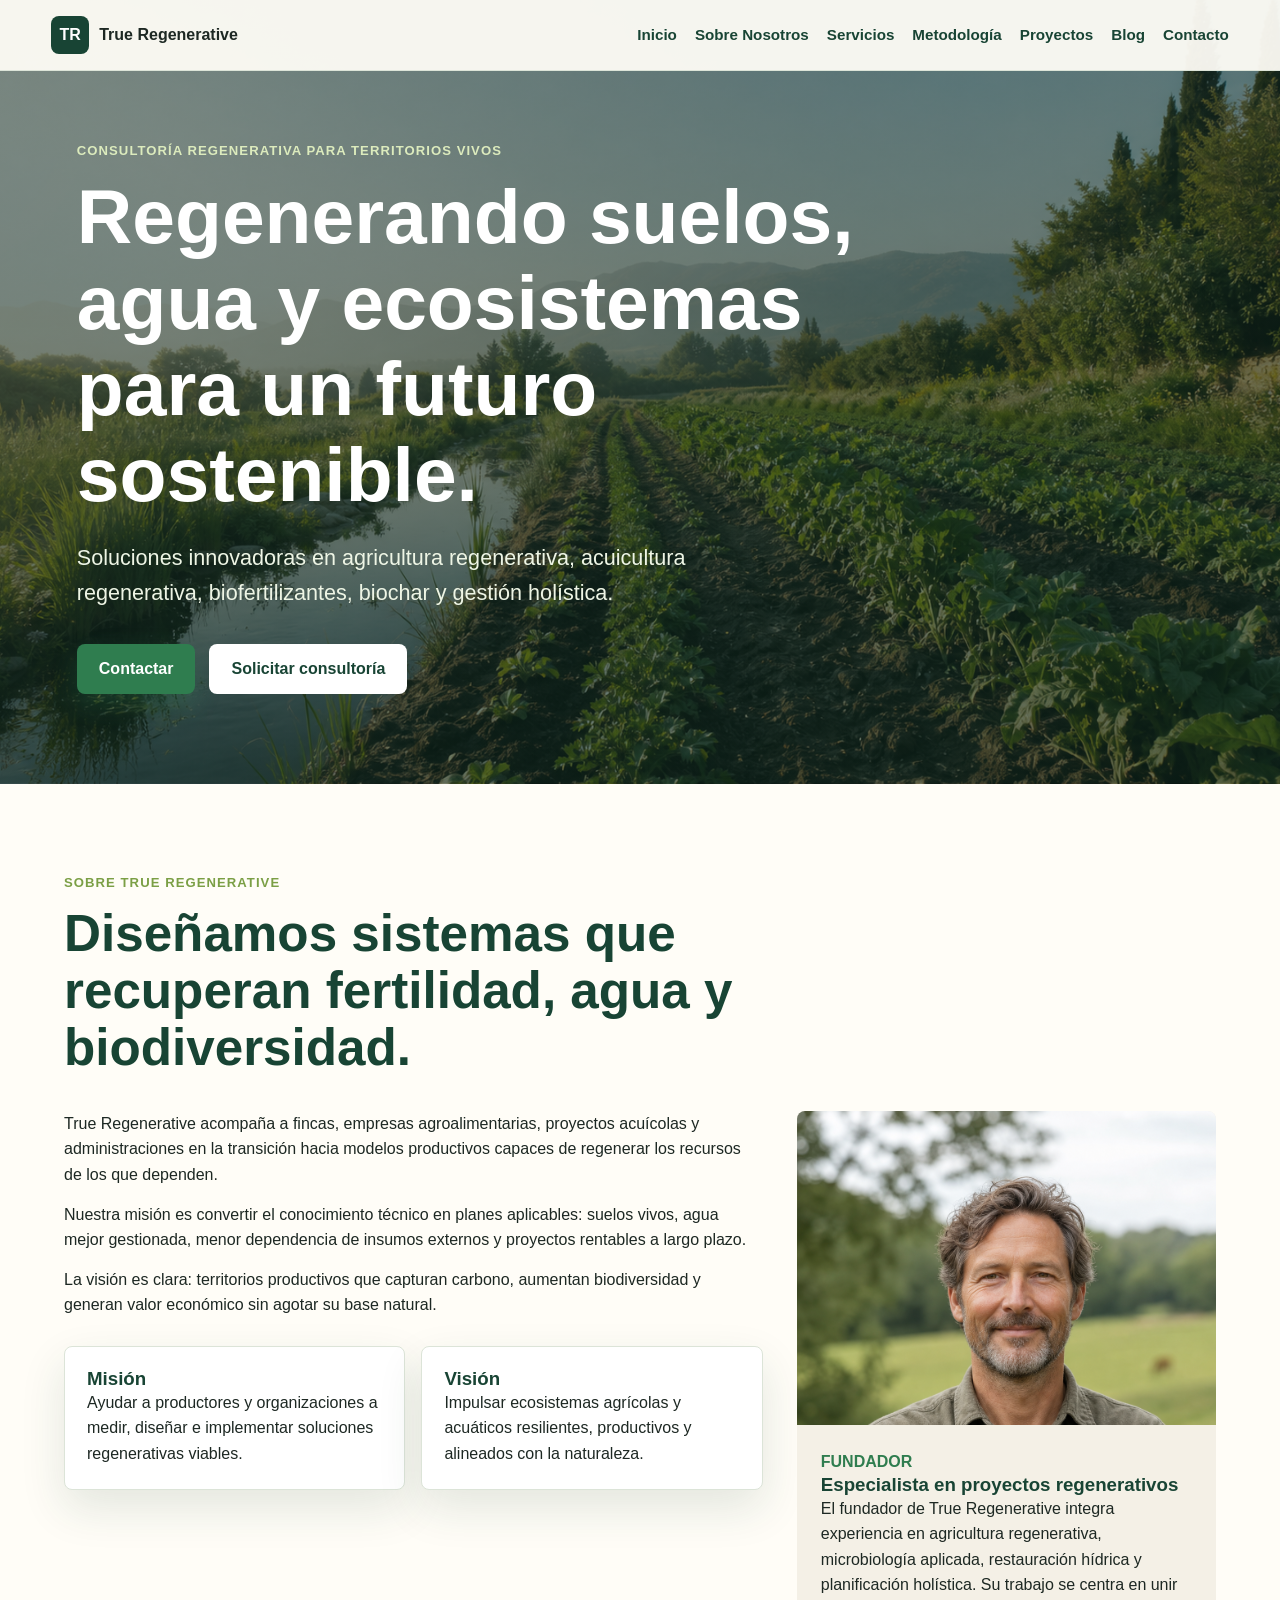
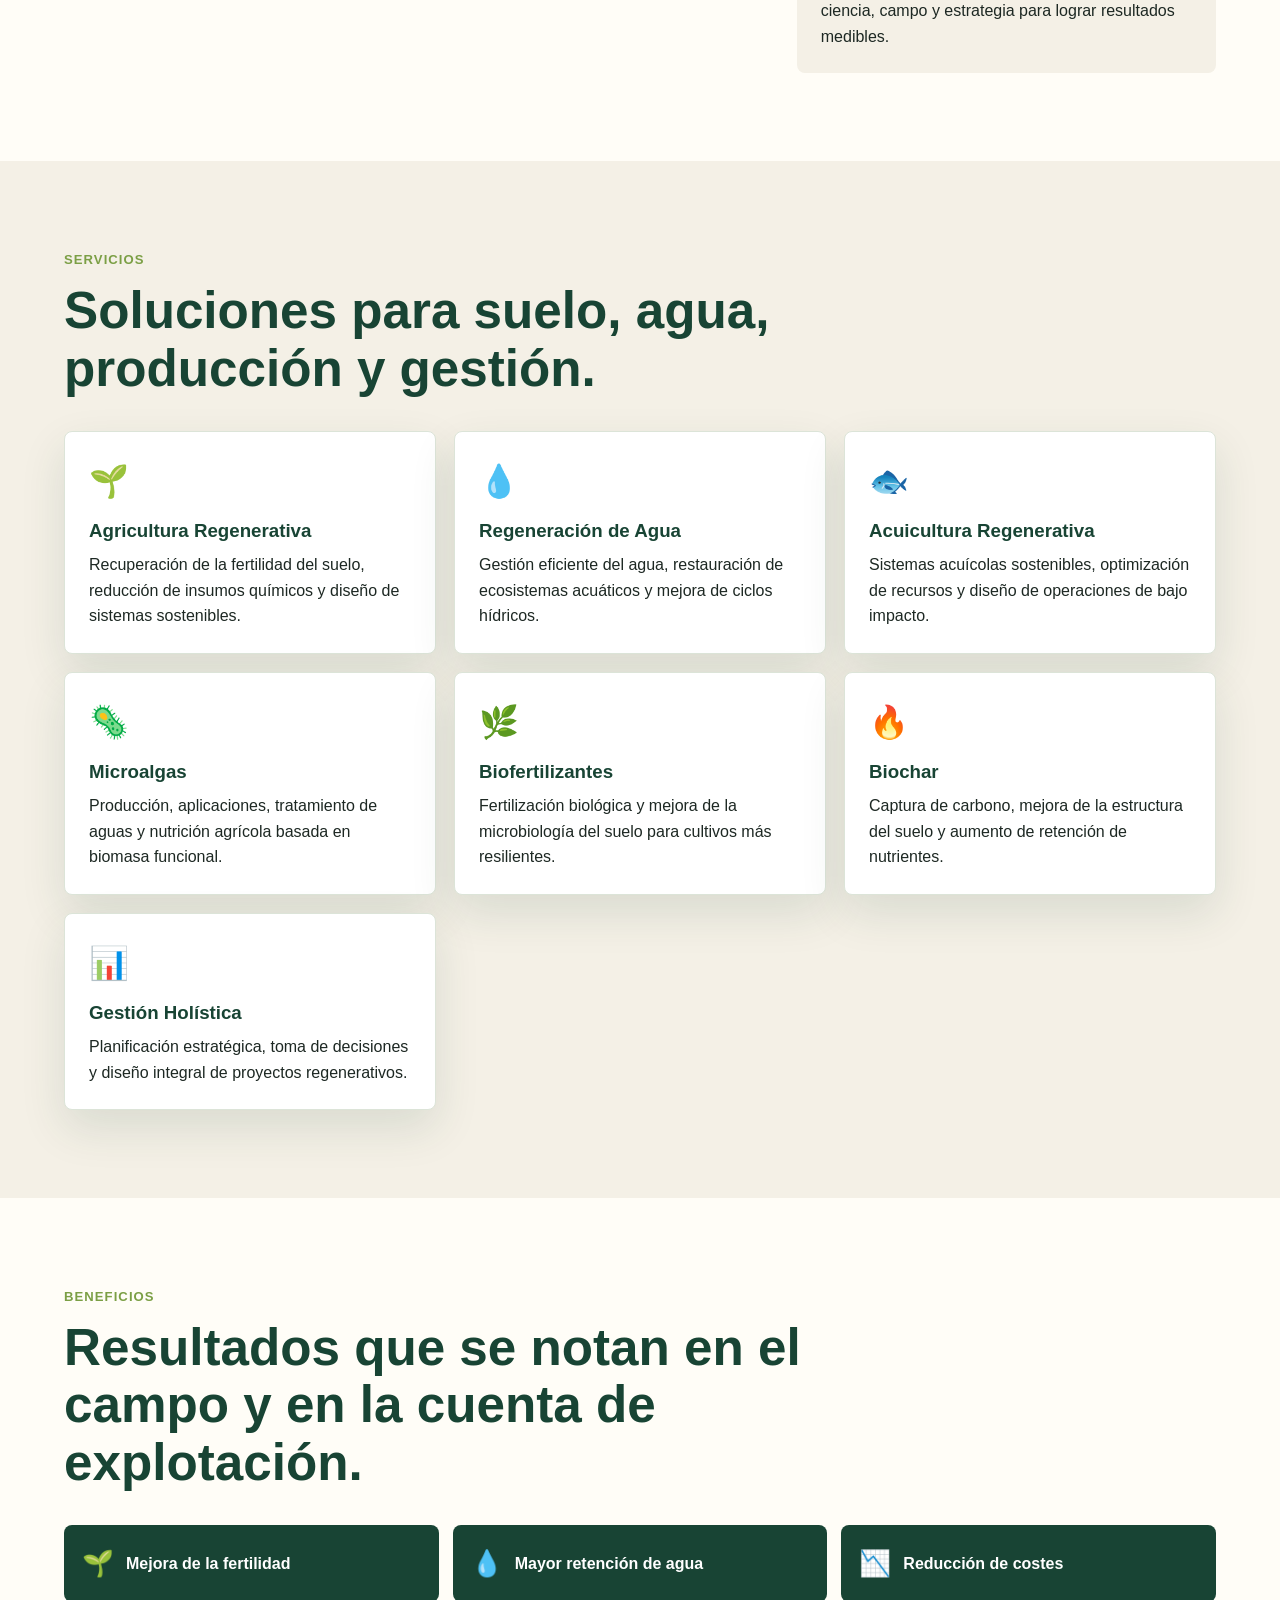
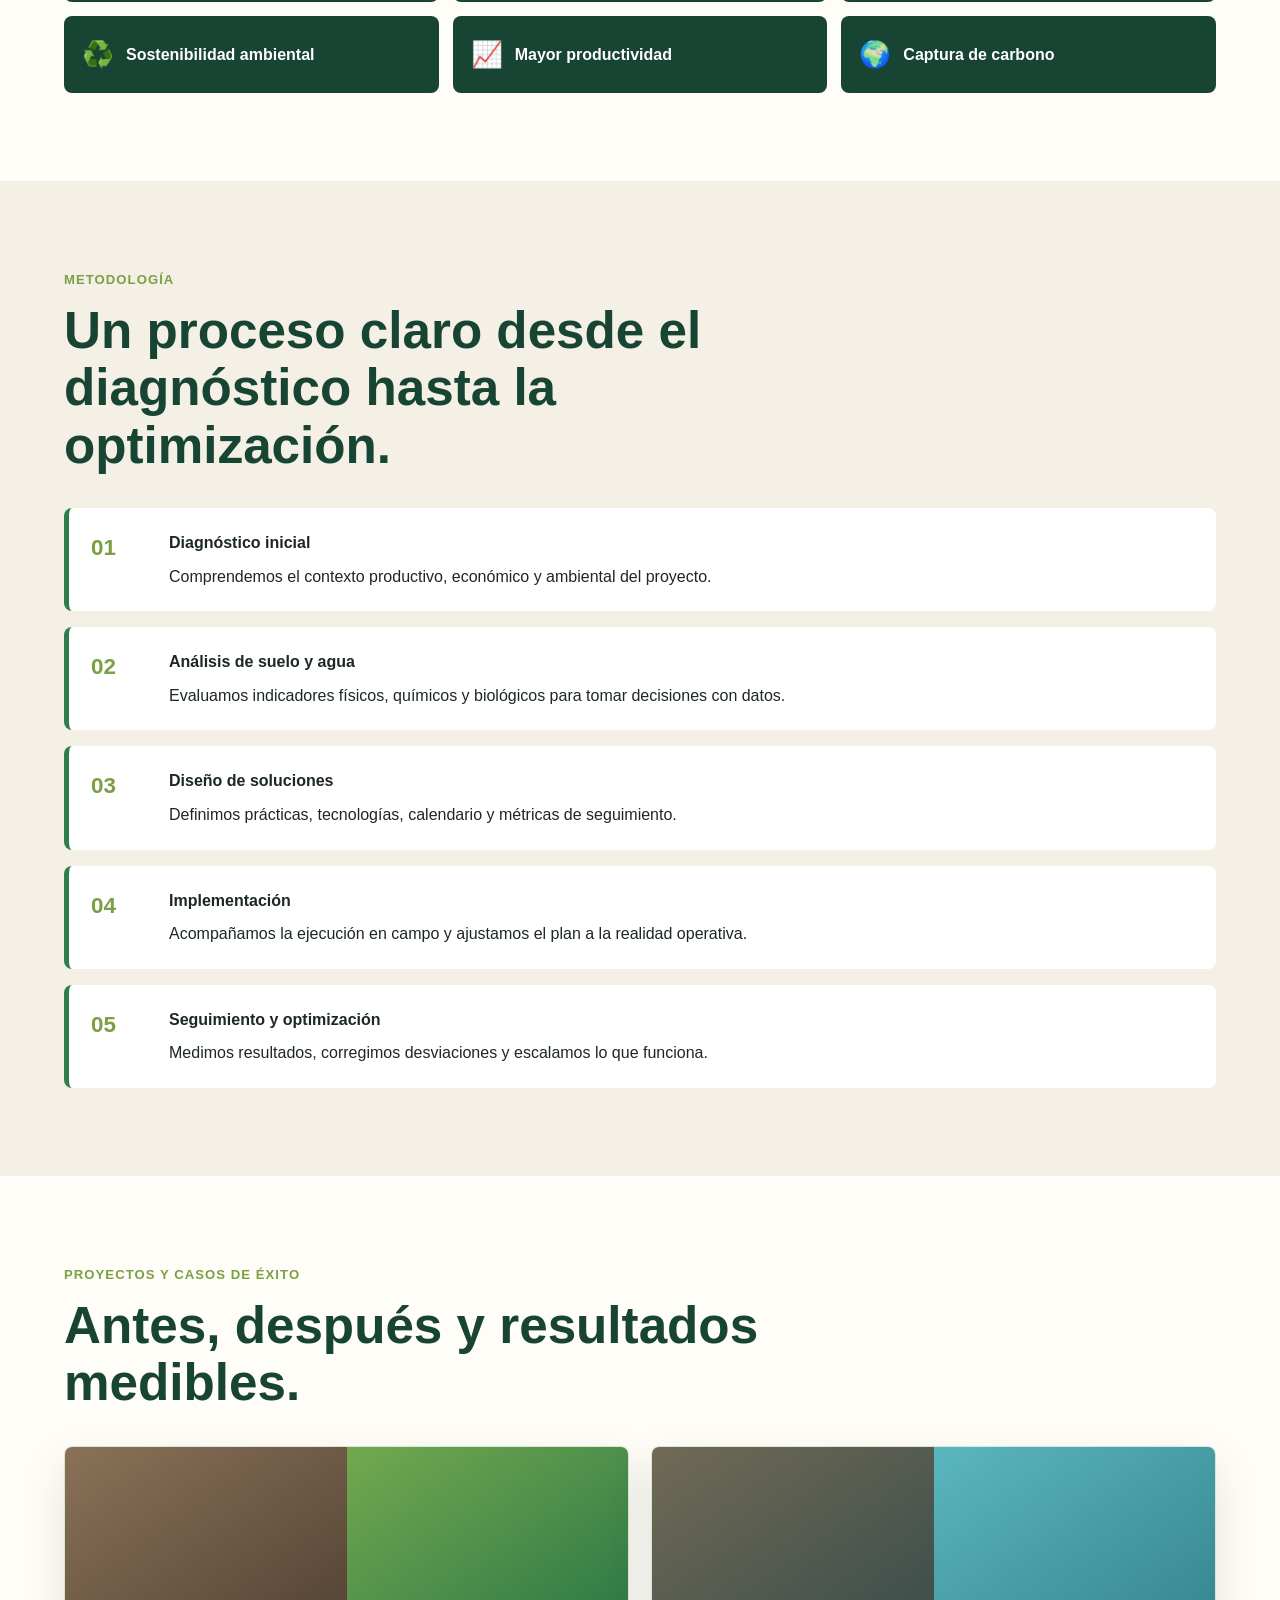
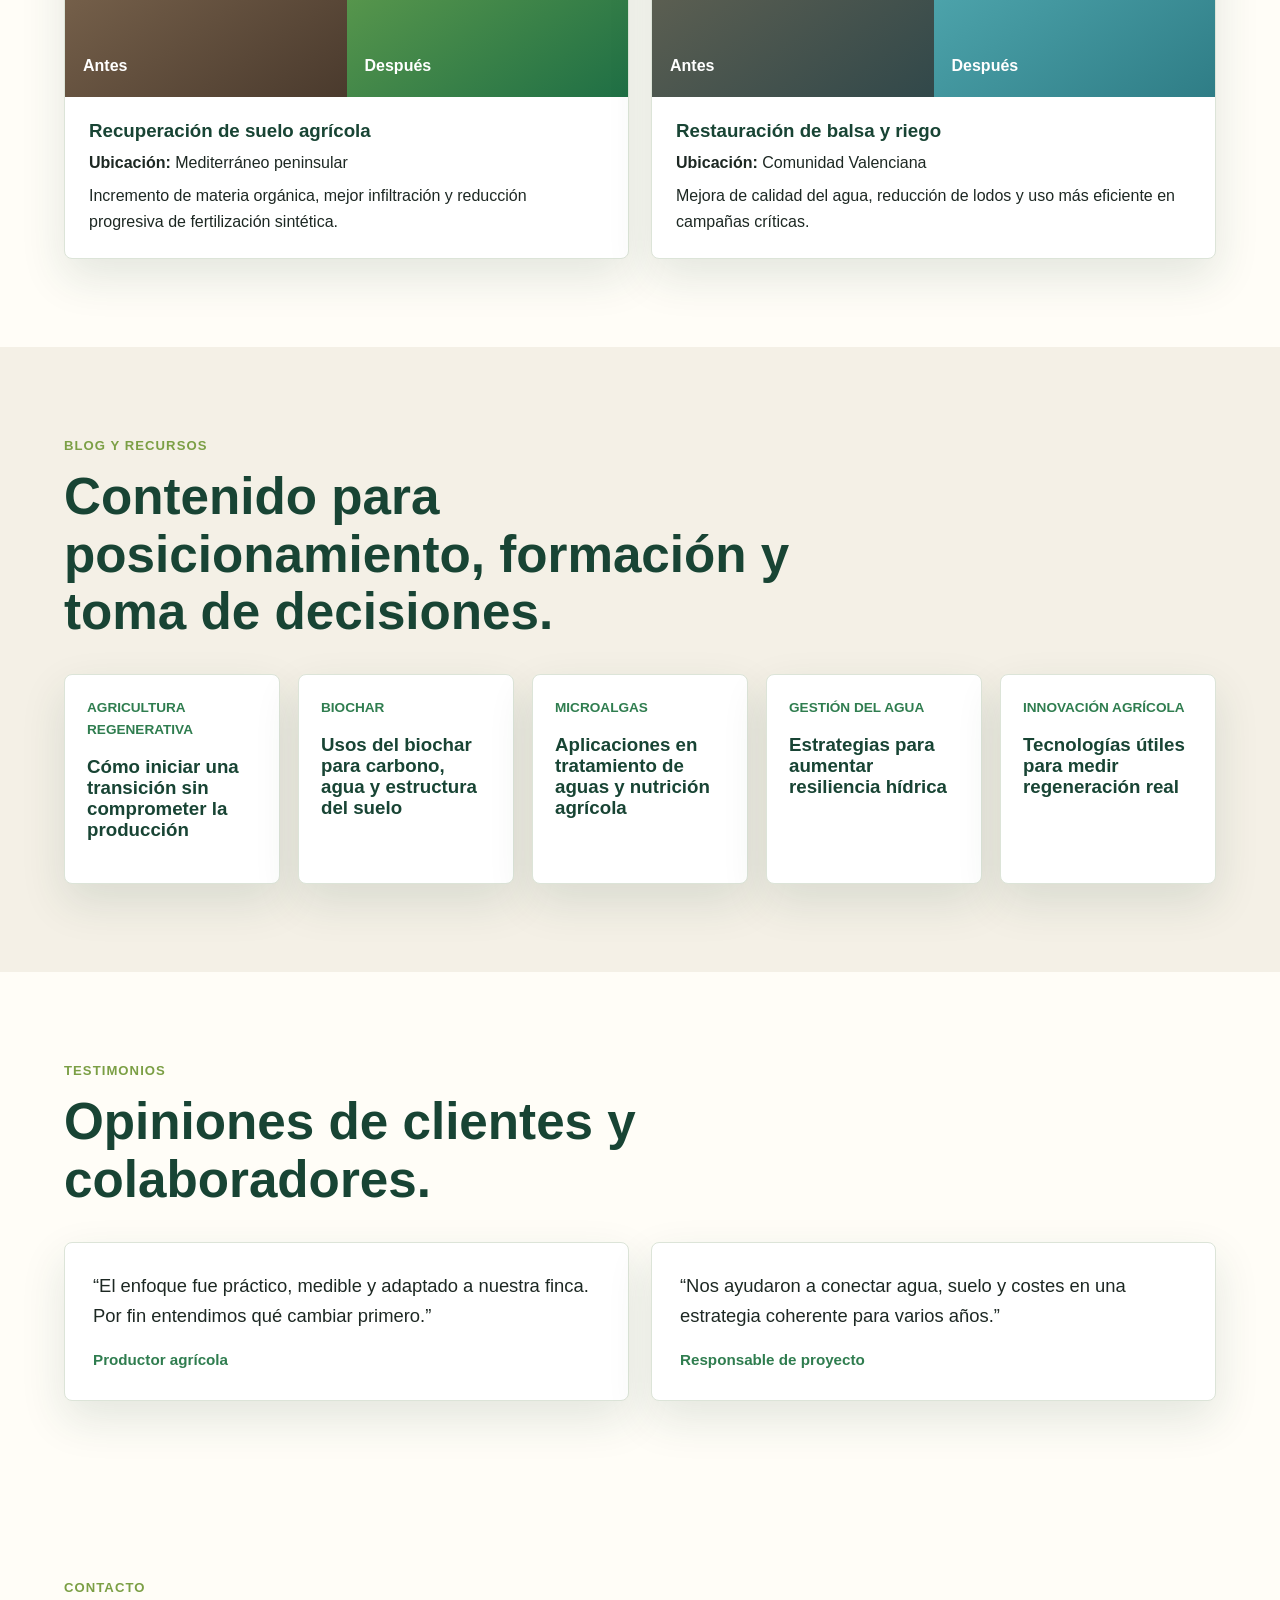
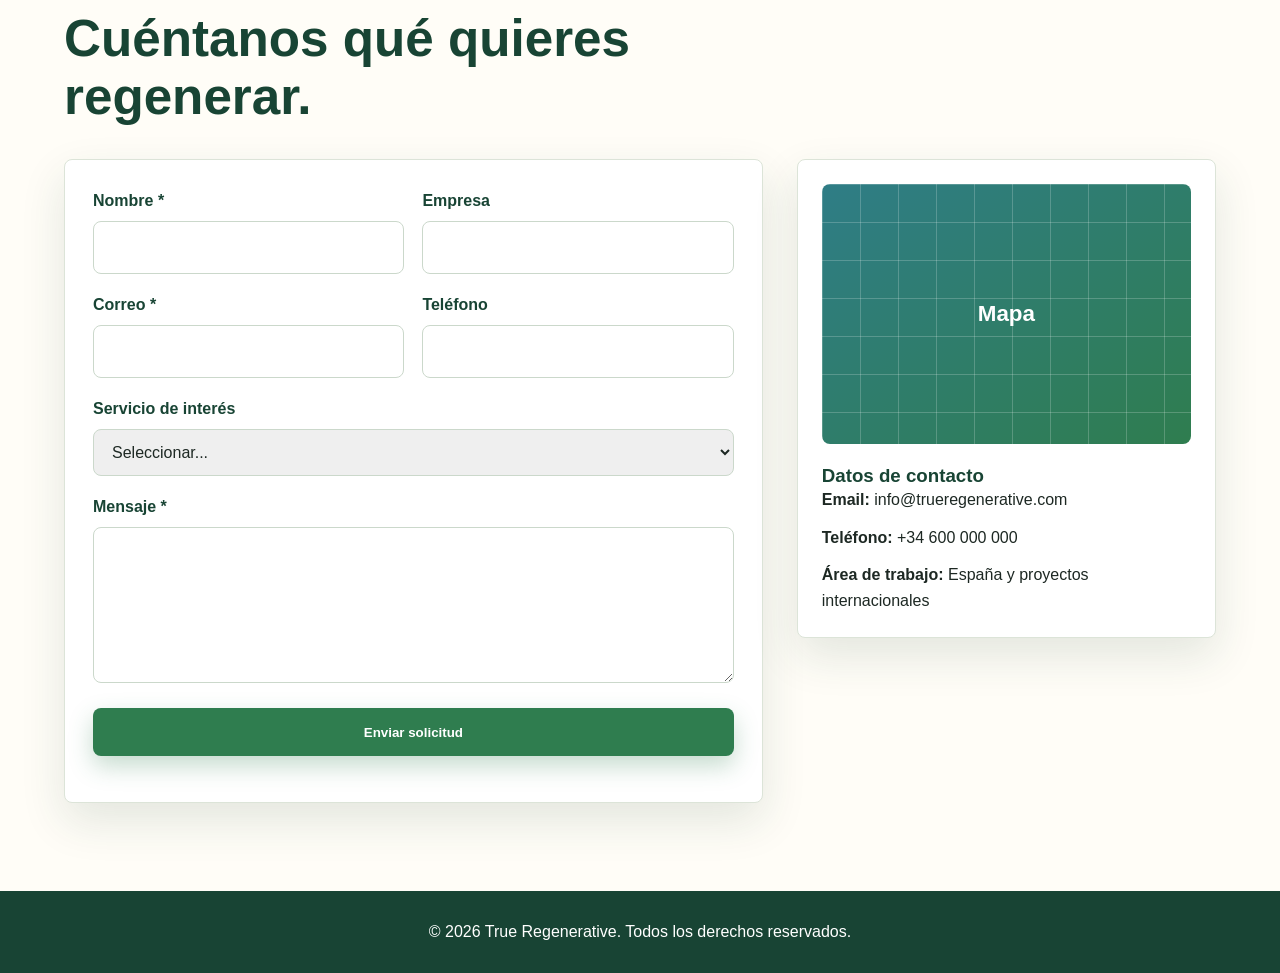
==== index.html @ 1024003a "Añadido contacto y actualización de cuenta" ====
<!DOCTYPE html>
<html lang="es">
<head>
    <meta charset="UTF-8">
    <meta name="viewport" content="width=device-width, initial-scale=1.0">
    <meta name="description" content="True Regenerative ofrece consultoría en agricultura regenerativa, acuicultura regenerativa, biofertilizantes, biochar, microalgas, agua y gestión holística.">
    <title>True Regenerative | Agricultura y ecosistemas regenerativos</title>
    <link rel="stylesheet" href="css/styles.css">
</head>
<body>
    <header class="site-header">
        <a class="brand" href="#inicio" aria-label="True Regenerative">
            <span class="brand-mark">TR</span>
            <span>True Regenerative</span>
        </a>
        <button class="menu-toggle" type="button" aria-label="Abrir menú" aria-expanded="false">☰</button>
        <nav class="main-nav" aria-label="Menú principal">
            <a href="#inicio">Inicio</a>
            <a href="#sobre-nosotros">Sobre Nosotros</a>
            <a href="#servicios">Servicios</a>
            <a href="#metodologia">Metodología</a>
            <a href="#proyectos">Proyectos</a>
            <a href="#blog">Blog</a>
            <a href="#contacto">Contacto</a>
        </nav>
    </header>

    <main>
        <section id="inicio" class="hero">
            <div class="hero-overlay"></div>
            <div class="hero-content">
                <p class="eyebrow">Consultoría regenerativa para territorios vivos</p>
                <h1>Regenerando suelos, agua y ecosistemas para un futuro sostenible.</h1>
                <p class="hero-subtitle">Soluciones innovadoras en agricultura regenerativa, acuicultura regenerativa, biofertilizantes, biochar y gestión holística.</p>
                <div class="hero-actions">
                    <a class="button primary" href="#contacto">Contactar</a>
                    <a class="button secondary" href="#consultoria">Solicitar consultoría</a>
                </div>
            </div>
        </section>

        <section id="sobre-nosotros" class="section about-section">
            <div class="section-heading">
                <p class="eyebrow">Sobre True Regenerative</p>
                <h2>Diseñamos sistemas que recuperan fertilidad, agua y biodiversidad.</h2>
            </div>
            <div class="about-grid">
                <div class="about-copy">
                    <p>True Regenerative acompaña a fincas, empresas agroalimentarias, proyectos acuícolas y administraciones en la transición hacia modelos productivos capaces de regenerar los recursos de los que dependen.</p>
                    <p>Nuestra misión es convertir el conocimiento técnico en planes aplicables: suelos vivos, agua mejor gestionada, menor dependencia de insumos externos y proyectos rentables a largo plazo.</p>
                    <p>La visión es clara: territorios productivos que capturan carbono, aumentan biodiversidad y generan valor económico sin agotar su base natural.</p>
                    <div class="mission-cards">
                        <article>
                            <h3>Misión</h3>
                            <p>Ayudar a productores y organizaciones a medir, diseñar e implementar soluciones regenerativas viables.</p>
                        </article>
                        <article>
                            <h3>Visión</h3>
                            <p>Impulsar ecosistemas agrícolas y acuáticos resilientes, productivos y alineados con la naturaleza.</p>
                        </article>
                    </div>
                </div>
                <aside class="founder-card">
                    <div class="founder-photo" role="img" aria-label="Retrato profesional del fundador"></div>
                    <div>
                        <p class="tag">Fundador</p>
                        <h3>Especialista en proyectos regenerativos</h3>
                        <p>El fundador de True Regenerative integra experiencia en agricultura regenerativa, microbiología aplicada, restauración hídrica y planificación holística. Su trabajo se centra en unir ciencia, campo y estrategia para lograr resultados medibles.</p>
                    </div>
                </aside>
            </div>
        </section>

        <section id="servicios" class="section services-section">
            <div class="section-heading">
                <p class="eyebrow">Servicios</p>
                <h2>Soluciones para suelo, agua, producción y gestión.</h2>
            </div>
            <div class="services-grid">
                <article class="service-card">
                    <span class="icon">🌱</span>
                    <h3>Agricultura Regenerativa</h3>
                    <p>Recuperación de la fertilidad del suelo, reducción de insumos químicos y diseño de sistemas sostenibles.</p>
                </article>
                <article class="service-card">
                    <span class="icon">💧</span>
                    <h3>Regeneración de Agua</h3>
                    <p>Gestión eficiente del agua, restauración de ecosistemas acuáticos y mejora de ciclos hídricos.</p>
                </article>
                <article class="service-card">
                    <span class="icon">🐟</span>
                    <h3>Acuicultura Regenerativa</h3>
                    <p>Sistemas acuícolas sostenibles, optimización de recursos y diseño de operaciones de bajo impacto.</p>
                </article>
                <article class="service-card">
                    <span class="icon">🦠</span>
                    <h3>Microalgas</h3>
                    <p>Producción, aplicaciones, tratamiento de aguas y nutrición agrícola basada en biomasa funcional.</p>
                </article>
                <article class="service-card">
                    <span class="icon">🌿</span>
                    <h3>Biofertilizantes</h3>
                    <p>Fertilización biológica y mejora de la microbiología del suelo para cultivos más resilientes.</p>
                </article>
                <article class="service-card">
                    <span class="icon">🔥</span>
                    <h3>Biochar</h3>
                    <p>Captura de carbono, mejora de la estructura del suelo y aumento de retención de nutrientes.</p>
                </article>
                <article class="service-card">
                    <span class="icon">📊</span>
                    <h3>Gestión Holística</h3>
                    <p>Planificación estratégica, toma de decisiones y diseño integral de proyectos regenerativos.</p>
                </article>
            </div>
        </section>

        <section class="section benefits-section">
            <div class="section-heading">
                <p class="eyebrow">Beneficios</p>
                <h2>Resultados que se notan en el campo y en la cuenta de explotación.</h2>
            </div>
            <div class="benefits-grid">
                <div><span>🌱</span> Mejora de la fertilidad</div>
                <div><span>💧</span> Mayor retención de agua</div>
                <div><span>📉</span> Reducción de costes</div>
                <div><span>♻️</span> Sostenibilidad ambiental</div>
                <div><span>📈</span> Mayor productividad</div>
                <div><span>🌍</span> Captura de carbono</div>
            </div>
        </section>

        <section id="metodologia" class="section method-section">
            <div class="section-heading">
                <p class="eyebrow">Metodología</p>
                <h2>Un proceso claro desde el diagnóstico hasta la optimización.</h2>
            </div>
            <ol class="timeline">
                <li><span>01</span><strong>Diagnóstico inicial</strong><p>Comprendemos el contexto productivo, económico y ambiental del proyecto.</p></li>
                <li><span>02</span><strong>Análisis de suelo y agua</strong><p>Evaluamos indicadores físicos, químicos y biológicos para tomar decisiones con datos.</p></li>
                <li><span>03</span><strong>Diseño de soluciones</strong><p>Definimos prácticas, tecnologías, calendario y métricas de seguimiento.</p></li>
                <li><span>04</span><strong>Implementación</strong><p>Acompañamos la ejecución en campo y ajustamos el plan a la realidad operativa.</p></li>
                <li><span>05</span><strong>Seguimiento y optimización</strong><p>Medimos resultados, corregimos desviaciones y escalamos lo que funciona.</p></li>
            </ol>
        </section>

        <section id="proyectos" class="section projects-section">
            <div class="section-heading">
                <p class="eyebrow">Proyectos y casos de éxito</p>
                <h2>Antes, después y resultados medibles.</h2>
            </div>
            <div class="projects-grid">
                <article class="project-card">
                    <div class="before-after">
                        <div class="before">Antes</div>
                        <div class="after">Después</div>
                    </div>
                    <div class="project-body">
                        <h3>Recuperación de suelo agrícola</h3>
                        <p><strong>Ubicación:</strong> Mediterráneo peninsular</p>
                        <p>Incremento de materia orgánica, mejor infiltración y reducción progresiva de fertilización sintética.</p>
                    </div>
                </article>
                <article class="project-card">
                    <div class="before-after water">
                        <div class="before">Antes</div>
                        <div class="after">Después</div>
                    </div>
                    <div class="project-body">
                        <h3>Restauración de balsa y riego</h3>
                        <p><strong>Ubicación:</strong> Comunidad Valenciana</p>
                        <p>Mejora de calidad del agua, reducción de lodos y uso más eficiente en campañas críticas.</p>
                    </div>
                </article>
            </div>
        </section>

        <section id="blog" class="section blog-section">
            <div class="section-heading">
                <p class="eyebrow">Blog y recursos</p>
                <h2>Contenido para posicionamiento, formación y toma de decisiones.</h2>
            </div>
            <div class="blog-grid">
                <article><p>Agricultura regenerativa</p><h3>Cómo iniciar una transición sin comprometer la producción</h3></article>
                <article><p>Biochar</p><h3>Usos del biochar para carbono, agua y estructura del suelo</h3></article>
                <article><p>Microalgas</p><h3>Aplicaciones en tratamiento de aguas y nutrición agrícola</h3></article>
                <article><p>Gestión del agua</p><h3>Estrategias para aumentar resiliencia hídrica</h3></article>
                <article><p>Innovación agrícola</p><h3>Tecnologías útiles para medir regeneración real</h3></article>
            </div>
        </section>

        <section class="section testimonials-section">
            <div class="section-heading">
                <p class="eyebrow">Testimonios</p>
                <h2>Opiniones de clientes y colaboradores.</h2>
            </div>
            <div class="testimonial-grid">
                <blockquote>
                    “El enfoque fue práctico, medible y adaptado a nuestra finca. Por fin entendimos qué cambiar primero.”
                    <cite>Productor agrícola</cite>
                </blockquote>
                <blockquote>
                    “Nos ayudaron a conectar agua, suelo y costes en una estrategia coherente para varios años.”
                    <cite>Responsable de proyecto</cite>
                </blockquote>
            </div>
        </section>

        <section id="contacto" class="section contact-section">
            <div class="section-heading">
                <p class="eyebrow">Contacto</p>
                <h2>Cuéntanos qué quieres regenerar.</h2>
            </div>
            <div class="contact-grid">
                <form id="consultoria" class="contact-form" action="procesar_consultoria.php" method="POST">
                    <div class="form-row">
                        <label for="nombre">Nombre *</label>
                        <input type="text" id="nombre" name="nombre" required>
                    </div>
                    <div class="form-row">
                        <label for="empresa">Empresa</label>
                        <input type="text" id="empresa" name="empresa">
                    </div>
                    <div class="form-row">
                        <label for="email">Correo *</label>
                        <input type="email" id="email" name="email" required>
                    </div>
                    <div class="form-row">
                        <label for="telefono">Teléfono</label>
                        <input type="tel" id="telefono" name="telefono">
                    </div>
                    <div class="form-row full">
                        <label for="tipo_proyecto">Servicio de interés</label>
                        <select id="tipo_proyecto" name="tipo_proyecto">
                            <option value="">Seleccionar...</option>
                            <option>Agricultura Regenerativa</option>
                            <option>Regeneración de Agua</option>
                            <option>Acuicultura Regenerativa</option>
                            <option>Microalgas</option>
                            <option>Biofertilizantes</option>
                            <option>Biochar</option>
                            <option>Gestión Holística</option>
                        </select>
                    </div>
                    <div class="form-row full">
                        <label for="mensaje">Mensaje *</label>
                        <textarea id="mensaje" name="descripcion" rows="5" required></textarea>
                    </div>
                    <button class="button primary full" type="submit">Enviar solicitud</button>
                    <p class="form-note" role="status" aria-live="polite"></p>
                </form>
                <aside class="contact-info">
                    <div class="map-placeholder" role="img" aria-label="Mapa de ubicación de True Regenerative">
                        <span>Mapa</span>
                    </div>
                    <h3>Datos de contacto</h3>
                    <p><strong>Email:</strong> info@trueregenerative.com</p>
                    <p><strong>Teléfono:</strong> +34 600 000 000</p>
                    <p><strong>Área de trabajo:</strong> España y proyectos internacionales</p>
                </aside>
            </div>
        </section>
    </main>

    <footer class="site-footer">
        <p>&copy; 2026 True Regenerative. Todos los derechos reservados.</p>
    </footer>

    <script src="js/main.js"></script>
</body>
</html>
---- css/styles.css ----
:root {
    --forest: #184434;
    --leaf: #2f7d4f;
    --moss: #7b9f45;
    --water: #2f7d86;
    --soil: #5b4632;
    --sand: #f4f0e6;
    --cream: #fffdf7;
    --ink: #1d2823;
    --muted: #627168;
    --line: #dce4d8;
    --shadow: 0 18px 45px rgba(24, 68, 52, 0.12);
}

* {
    box-sizing: border-box;
    margin: 0;
    padding: 0;
}

html {
    scroll-behavior: smooth;
}

body {
    background: var(--cream);
    color: var(--ink);
    font-family: Arial, Helvetica, sans-serif;
    line-height: 1.6;
}

img,
svg {
    max-width: 100%;
}

a {
    color: inherit;
    text-decoration: none;
}

.site-header {
    align-items: center;
    background: rgba(255, 253, 247, 0.94);
    border-bottom: 1px solid var(--line);
    display: flex;
    gap: 24px;
    justify-content: space-between;
    left: 0;
    padding: 16px clamp(18px, 4vw, 56px);
    position: fixed;
    right: 0;
    top: 0;
    z-index: 20;
}

.brand {
    align-items: center;
    display: flex;
    font-weight: 800;
    gap: 10px;
    letter-spacing: 0;
}

.brand-mark {
    align-items: center;
    background: var(--forest);
    border-radius: 8px;
    color: #fff;
    display: inline-flex;
    height: 38px;
    justify-content: center;
    width: 38px;
}

.main-nav {
    align-items: center;
    display: flex;
    gap: 18px;
    font-size: 0.95rem;
    font-weight: 700;
}

.main-nav a {
    color: var(--forest);
}

.main-nav a:hover {
    color: var(--leaf);
}

.menu-toggle {
    background: transparent;
    border: 1px solid var(--line);
    border-radius: 8px;
    color: var(--forest);
    cursor: pointer;
    display: none;
    font-size: 1.4rem;
    height: 42px;
    width: 42px;
}

.hero {
    align-items: center;
    background:
        linear-gradient(rgba(15, 42, 32, 0.54), rgba(15, 42, 32, 0.62)),
        url("../img/hero-regenerative.png");
    background-position: center;
    background-size: cover;
    color: #fff;
    display: flex;
    min-height: 760px;
    padding: 140px clamp(20px, 6vw, 84px) 90px;
    position: relative;
}

.hero-content {
    max-width: 850px;
    position: relative;
    z-index: 1;
}

.eyebrow {
    color: var(--moss);
    font-size: 0.82rem;
    font-weight: 800;
    letter-spacing: 0.08em;
    margin-bottom: 12px;
    text-transform: uppercase;
}

.hero .eyebrow {
    color: #dcebbd;
}

h1,
h2,
h3 {
    color: var(--forest);
    line-height: 1.12;
}

.hero h1 {
    color: #fff;
    font-size: clamp(2.4rem, 6vw, 5.4rem);
    max-width: 980px;
}

.hero-subtitle {
    color: #eef5e5;
    font-size: clamp(1.1rem, 2vw, 1.35rem);
    margin: 24px 0 34px;
    max-width: 740px;
}

.hero-actions {
    display: flex;
    flex-wrap: wrap;
    gap: 14px;
}

.button {
    align-items: center;
    border: 0;
    border-radius: 8px;
    cursor: pointer;
    display: inline-flex;
    font-weight: 800;
    justify-content: center;
    min-height: 48px;
    padding: 12px 22px;
    transition: transform 0.2s ease, box-shadow 0.2s ease, background 0.2s ease;
}

.button:hover {
    transform: translateY(-2px);
}

.button.primary {
    background: var(--leaf);
    color: #fff;
    box-shadow: 0 10px 24px rgba(47, 125, 79, 0.28);
}

.button.secondary {
    background: #fff;
    color: var(--forest);
}

.section {
    padding: 88px clamp(20px, 5vw, 72px);
}

.section-heading {
    margin-bottom: 34px;
    max-width: 780px;
}

.section-heading h2 {
    font-size: clamp(2rem, 4vw, 3.4rem);
}

.about-grid,
.contact-grid {
    display: grid;
    gap: 34px;
    grid-template-columns: minmax(0, 1.25fr) minmax(300px, 0.75fr);
}

.about-copy p + p {
    margin-top: 14px;
}

.mission-cards {
    display: grid;
    gap: 16px;
    grid-template-columns: repeat(2, minmax(0, 1fr));
    margin-top: 28px;
}

.mission-cards article,
.service-card,
.project-card,
.blog-grid article,
blockquote,
.contact-form,
.contact-info {
    background: #fff;
    border: 1px solid var(--line);
    border-radius: 8px;
    box-shadow: var(--shadow);
}

.mission-cards article {
    padding: 22px;
}

.founder-card {
    align-self: start;
    background: var(--sand);
    border-radius: 8px;
    overflow: hidden;
}

.founder-photo {
    aspect-ratio: 4 / 3;
    background: url("../img/fundador-true-regenerative.png") center top / cover;
}

.founder-card > div:last-child {
    padding: 24px;
}

.tag {
    color: var(--leaf);
    font-weight: 800;
    text-transform: uppercase;
}

.services-section,
.method-section,
.blog-section {
    background: var(--sand);
}

.services-grid {
    display: grid;
    gap: 18px;
    grid-template-columns: repeat(3, minmax(0, 1fr));
}

.service-card {
    padding: 24px;
}

.service-card .icon {
    display: block;
    font-size: 2rem;
    margin-bottom: 14px;
}

.service-card h3 {
    margin-bottom: 10px;
}

.benefits-grid {
    display: grid;
    gap: 14px;
    grid-template-columns: repeat(3, minmax(0, 1fr));
}

.benefits-grid div {
    align-items: center;
    background: var(--forest);
    border-radius: 8px;
    color: #fff;
    display: flex;
    font-weight: 800;
    gap: 12px;
    min-height: 74px;
    padding: 18px;
}

.benefits-grid span {
    font-size: 1.6rem;
}

.timeline {
    counter-reset: step;
    display: grid;
    gap: 16px;
    list-style: none;
}

.timeline li {
    background: #fff;
    border-left: 5px solid var(--leaf);
    border-radius: 8px;
    display: grid;
    gap: 8px;
    grid-template-columns: 70px 1fr;
    padding: 22px;
}

.timeline span {
    color: var(--moss);
    font-size: 1.4rem;
    font-weight: 900;
    grid-row: span 2;
}

.projects-grid,
.testimonial-grid {
    display: grid;
    gap: 22px;
    grid-template-columns: repeat(2, minmax(0, 1fr));
}

.project-card {
    overflow: hidden;
}

.before-after {
    display: grid;
    grid-template-columns: 1fr 1fr;
    min-height: 250px;
}

.before-after div {
    align-items: end;
    color: #fff;
    display: flex;
    font-weight: 900;
    padding: 18px;
}

.before {
    background: linear-gradient(145deg, #8a7258, #4a3a2d);
}

.after {
    background: linear-gradient(145deg, #73a94f, #1f6f45);
}

.before-after.water .before {
    background: linear-gradient(145deg, #716a55, #31484a);
}

.before-after.water .after {
    background: linear-gradient(145deg, #5bb6bd, #2f7d86);
}

.project-body {
    padding: 24px;
}

.project-body p {
    margin-top: 8px;
}

.blog-grid {
    display: grid;
    gap: 18px;
    grid-template-columns: repeat(5, minmax(0, 1fr));
}

.blog-grid article {
    min-height: 210px;
    padding: 22px;
}

.blog-grid p {
    color: var(--leaf);
    font-size: 0.85rem;
    font-weight: 900;
    margin-bottom: 16px;
    text-transform: uppercase;
}

blockquote {
    font-size: 1.15rem;
    padding: 28px;
}

cite {
    color: var(--leaf);
    display: block;
    font-size: 0.95rem;
    font-style: normal;
    font-weight: 800;
    margin-top: 18px;
}

.contact-form {
    display: grid;
    gap: 18px;
    grid-template-columns: repeat(2, minmax(0, 1fr));
    padding: 28px;
}

.form-row.full,
.button.full,
.form-note {
    grid-column: 1 / -1;
}

label {
    color: var(--forest);
    display: block;
    font-weight: 800;
    margin-bottom: 7px;
}

input,
select,
textarea {
    border: 1px solid #cbd8cb;
    border-radius: 8px;
    color: var(--ink);
    font: inherit;
    padding: 13px 14px;
    width: 100%;
}

input:focus,
select:focus,
textarea:focus {
    border-color: var(--leaf);
    box-shadow: 0 0 0 3px rgba(47, 125, 79, 0.14);
    outline: 0;
}

textarea {
    min-height: 130px;
    resize: vertical;
}

.form-note {
    color: var(--leaf);
    font-weight: 700;
}

.contact-info {
    align-self: start;
    padding: 24px;
}

.map-placeholder {
    align-items: center;
    background:
        linear-gradient(90deg, rgba(255,255,255,0.2) 1px, transparent 1px),
        linear-gradient(rgba(255,255,255,0.2) 1px, transparent 1px),
        linear-gradient(145deg, var(--water), var(--leaf));
    background-size: 38px 38px, 38px 38px, auto;
    border-radius: 8px;
    color: #fff;
    display: flex;
    font-size: 1.4rem;
    font-weight: 900;
    justify-content: center;
    margin-bottom: 22px;
    min-height: 260px;
}

.contact-info h3,
.contact-info p + p {
    margin-top: 12px;
}

.site-footer {
    background: var(--forest);
    color: #fff;
    padding: 28px;
    text-align: center;
}

.site-notice {
    border-radius: 8px;
    bottom: 22px;
    box-shadow: var(--shadow);
    color: #fff;
    font-weight: 800;
    left: 50%;
    max-width: min(92vw, 560px);
    padding: 14px 18px;
    position: fixed;
    transform: translateX(-50%);
    z-index: 30;
}

.site-notice.success {
    background: var(--leaf);
}

.site-notice.error {
    background: #b64235;
}

@media (max-width: 1040px) {
    .services-grid,
    .benefits-grid {
        grid-template-columns: repeat(2, minmax(0, 1fr));
    }

    .blog-grid {
        grid-template-columns: repeat(2, minmax(0, 1fr));
    }
}

@media (max-width: 820px) {
    .menu-toggle {
        display: inline-flex;
        align-items: center;
        justify-content: center;
    }

    .main-nav {
        background: var(--cream);
        border-bottom: 1px solid var(--line);
        display: none;
        flex-direction: column;
        left: 0;
        padding: 18px;
        position: absolute;
        right: 0;
        top: 71px;
    }

    .main-nav.open {
        display: flex;
    }

    .hero {
        min-height: 680px;
    }

    .about-grid,
    .contact-grid,
    .projects-grid,
    .testimonial-grid {
        grid-template-columns: 1fr;
    }
}

@media (max-width: 640px) {
    .site-header {
        padding: 12px 16px;
    }

    .brand span:last-child {
        display: none;
    }

    .section {
        padding: 64px 18px;
    }

    .mission-cards,
    .services-grid,
    .benefits-grid,
    .blog-grid,
    .contact-form {
        grid-template-columns: 1fr;
    }

    .form-row.full,
    .button.full,
    .form-note {
        grid-column: auto;
    }

    .timeline li {
        grid-template-columns: 1fr;
    }

    .timeline span {
        grid-row: auto;
    }
}
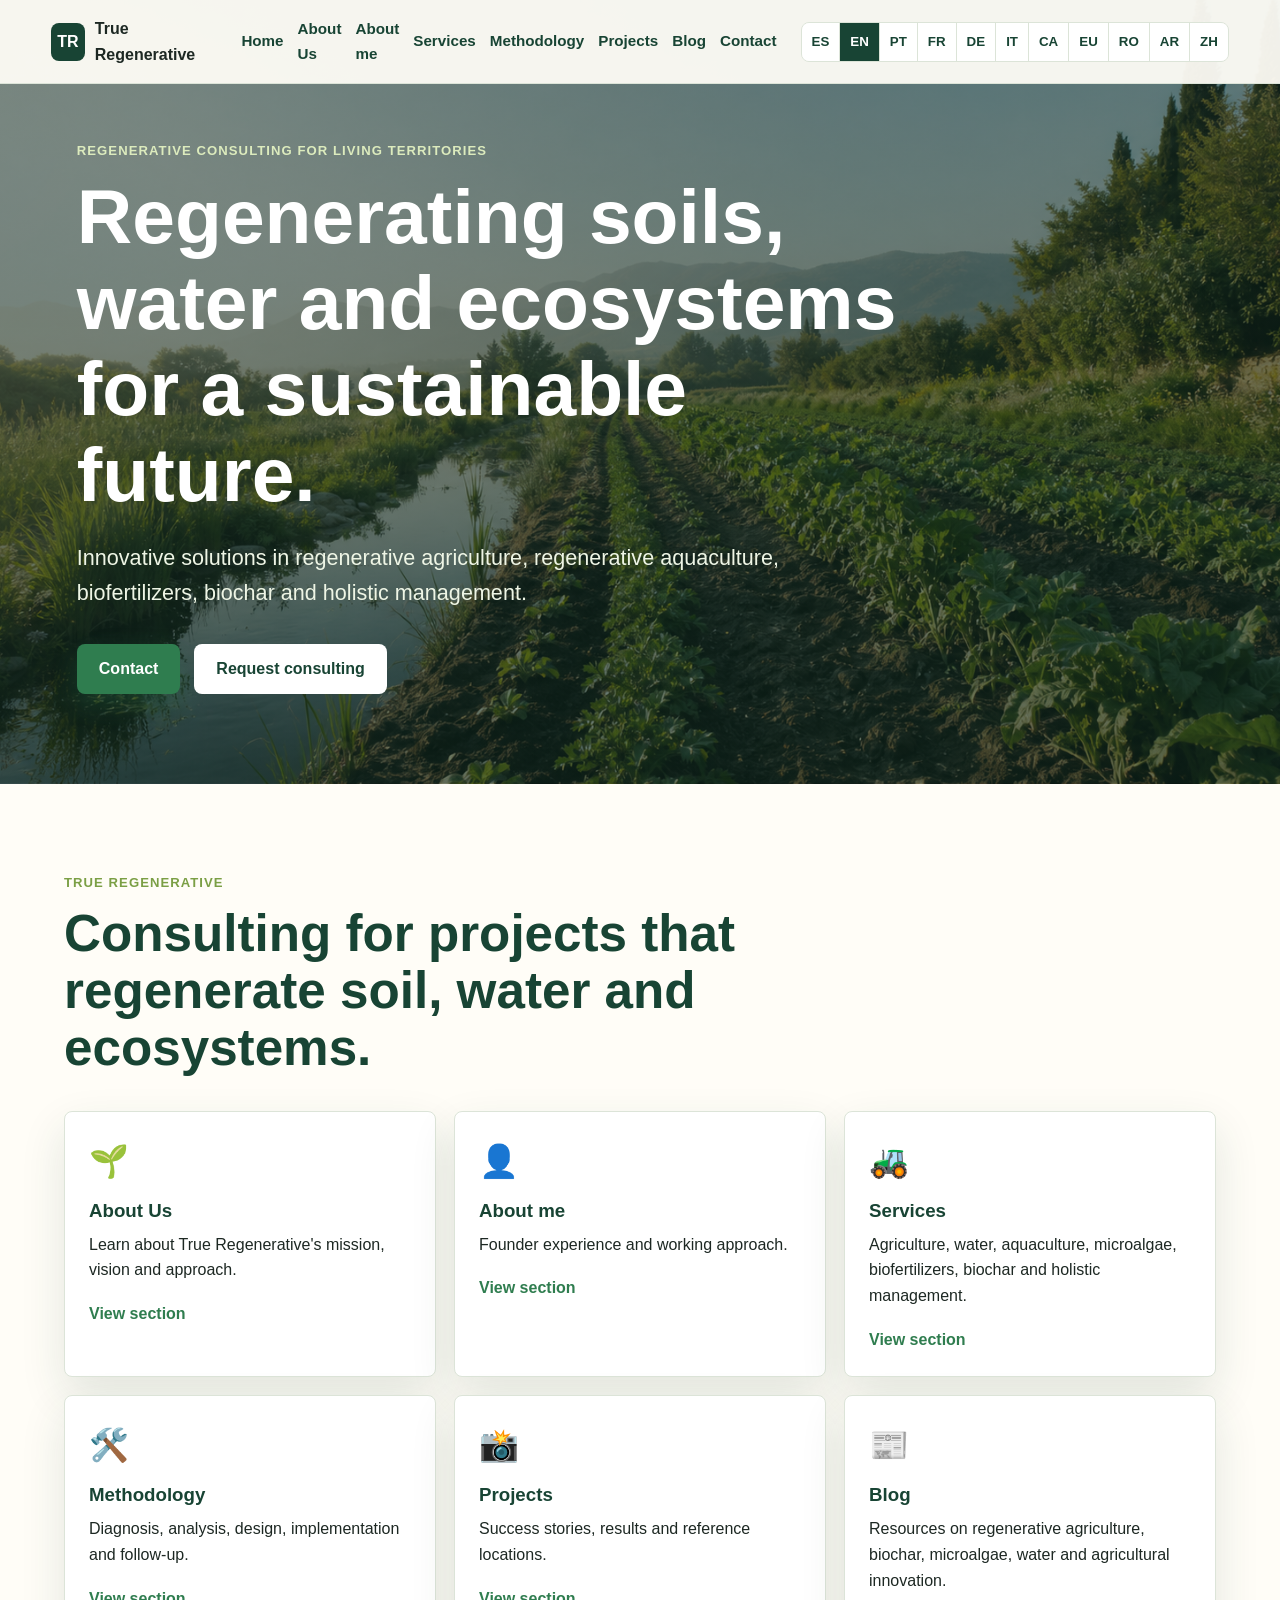
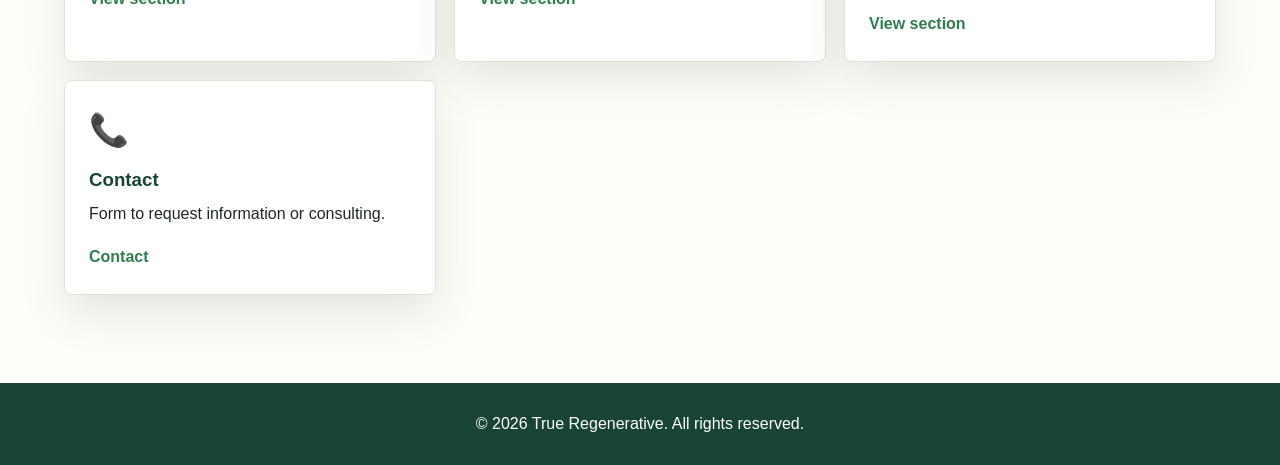
==== commit b21a540e: "cambios" ====
--- a/index.html
+++ b/index.html
@@ -9,255 +9,84 @@
 </head>
 <body>
     <header class="site-header">
-        <a class="brand" href="#inicio" aria-label="True Regenerative">
+        <a class="brand" href="index.html" aria-label="True Regenerative">
             <span class="brand-mark">TR</span>
             <span>True Regenerative</span>
         </a>
         <button class="menu-toggle" type="button" aria-label="Abrir menú" aria-expanded="false">☰</button>
         <nav class="main-nav" aria-label="Menú principal">
-            <a href="#inicio">Inicio</a>
-            <a href="#sobre-nosotros">Sobre Nosotros</a>
-            <a href="#servicios">Servicios</a>
-            <a href="#metodologia">Metodología</a>
-            <a href="#proyectos">Proyectos</a>
-            <a href="#blog">Blog</a>
-            <a href="#contacto">Contacto</a>
+            <a href="index.html">Inicio</a>
+            <a href="sobre-nosotros.html">Sobre Nosotros</a>
+            <a href="quien-soy.html">Quién soy</a>
+            <a href="servicios.html">Servicios</a>
+            <a href="metodologia.html">Metodología</a>
+            <a href="proyectos.html">Proyectos</a>
+            <a href="blog.html">Blog</a>
+            <a href="contacto.html">Contacto</a>
         </nav>
     </header>
 
     <main>
         <section id="inicio" class="hero">
-            <div class="hero-overlay"></div>
             <div class="hero-content">
                 <p class="eyebrow">Consultoría regenerativa para territorios vivos</p>
                 <h1>Regenerando suelos, agua y ecosistemas para un futuro sostenible.</h1>
                 <p class="hero-subtitle">Soluciones innovadoras en agricultura regenerativa, acuicultura regenerativa, biofertilizantes, biochar y gestión holística.</p>
                 <div class="hero-actions">
-                    <a class="button primary" href="#contacto">Contactar</a>
-                    <a class="button secondary" href="#consultoria">Solicitar consultoría</a>
+                    <a class="button primary" href="contacto.html">Contactar</a>
+                    <a class="button secondary" href="contacto.html#consultoria">Solicitar consultoría</a>
                 </div>
             </div>
         </section>
 
-        <section id="sobre-nosotros" class="section about-section">
+        <section class="section intro-links">
             <div class="section-heading">
-                <p class="eyebrow">Sobre True Regenerative</p>
-                <h2>Diseñamos sistemas que recuperan fertilidad, agua y biodiversidad.</h2>
-            </div>
-            <div class="about-grid">
-                <div class="about-copy">
-                    <p>True Regenerative acompaña a fincas, empresas agroalimentarias, proyectos acuícolas y administraciones en la transición hacia modelos productivos capaces de regenerar los recursos de los que dependen.</p>
-                    <p>Nuestra misión es convertir el conocimiento técnico en planes aplicables: suelos vivos, agua mejor gestionada, menor dependencia de insumos externos y proyectos rentables a largo plazo.</p>
-                    <p>La visión es clara: territorios productivos que capturan carbono, aumentan biodiversidad y generan valor económico sin agotar su base natural.</p>
-                    <div class="mission-cards">
-                        <article>
-                            <h3>Misión</h3>
-                            <p>Ayudar a productores y organizaciones a medir, diseñar e implementar soluciones regenerativas viables.</p>
-                        </article>
-                        <article>
-                            <h3>Visión</h3>
-                            <p>Impulsar ecosistemas agrícolas y acuáticos resilientes, productivos y alineados con la naturaleza.</p>
-                        </article>
-                    </div>
-                </div>
-                <aside class="founder-card">
-                    <div class="founder-photo" role="img" aria-label="Retrato profesional del fundador"></div>
-                    <div>
-                        <p class="tag">Fundador</p>
-                        <h3>Especialista en proyectos regenerativos</h3>
-                        <p>El fundador de True Regenerative integra experiencia en agricultura regenerativa, microbiología aplicada, restauración hídrica y planificación holística. Su trabajo se centra en unir ciencia, campo y estrategia para lograr resultados medibles.</p>
-                    </div>
-                </aside>
-            </div>
-        </section>
-
-        <section id="servicios" class="section services-section">
-            <div class="section-heading">
-                <p class="eyebrow">Servicios</p>
-                <h2>Soluciones para suelo, agua, producción y gestión.</h2>
+                <p class="eyebrow">True Regenerative</p>
+                <h2>Consultoría para proyectos que regeneran suelo, agua y ecosistemas.</h2>
             </div>
             <div class="services-grid">
                 <article class="service-card">
                     <span class="icon">🌱</span>
-                    <h3>Agricultura Regenerativa</h3>
-                    <p>Recuperación de la fertilidad del suelo, reducción de insumos químicos y diseño de sistemas sostenibles.</p>
+                    <h3>Sobre Nosotros</h3>
+                    <p>Conoce la misión, visión y enfoque de True Regenerative.</p>
+                    <a class="text-link" href="sobre-nosotros.html">Ver sección</a>
                 </article>
                 <article class="service-card">
-                    <span class="icon">💧</span>
-                    <h3>Regeneración de Agua</h3>
-                    <p>Gestión eficiente del agua, restauración de ecosistemas acuáticos y mejora de ciclos hídricos.</p>
+                    <span class="icon">👤</span>
+                    <h3>Quién soy</h3>
+                    <p>Experiencia del fundador y forma de trabajar.</p>
+                    <a class="text-link" href="quien-soy.html">Ver sección</a>
                 </article>
                 <article class="service-card">
-                    <span class="icon">🐟</span>
-                    <h3>Acuicultura Regenerativa</h3>
-                    <p>Sistemas acuícolas sostenibles, optimización de recursos y diseño de operaciones de bajo impacto.</p>
+                    <span class="icon">🚜</span>
+                    <h3>Servicios</h3>
+                    <p>Agricultura, agua, acuicultura, microalgas, biofertilizantes, biochar y gestión holística.</p>
+                    <a class="text-link" href="servicios.html">Ver sección</a>
                 </article>
                 <article class="service-card">
-                    <span class="icon">🦠</span>
-                    <h3>Microalgas</h3>
-                    <p>Producción, aplicaciones, tratamiento de aguas y nutrición agrícola basada en biomasa funcional.</p>
+                    <span class="icon">🛠️</span>
+                    <h3>Metodología</h3>
+                    <p>Diagnóstico, análisis, diseño, implementación y seguimiento.</p>
+                    <a class="text-link" href="metodologia.html">Ver sección</a>
                 </article>
                 <article class="service-card">
-                    <span class="icon">🌿</span>
-                    <h3>Biofertilizantes</h3>
-                    <p>Fertilización biológica y mejora de la microbiología del suelo para cultivos más resilientes.</p>
+                    <span class="icon">📸</span>
+                    <h3>Proyectos</h3>
+                    <p>Casos de éxito, resultados y ubicaciones de referencia.</p>
+                    <a class="text-link" href="proyectos.html">Ver sección</a>
                 </article>
                 <article class="service-card">
-                    <span class="icon">🔥</span>
-                    <h3>Biochar</h3>
-                    <p>Captura de carbono, mejora de la estructura del suelo y aumento de retención de nutrientes.</p>
+                    <span class="icon">📰</span>
+                    <h3>Blog</h3>
+                    <p>Recursos sobre agricultura regenerativa, biochar, microalgas, agua e innovación agrícola.</p>
+                    <a class="text-link" href="blog.html">Ver sección</a>
                 </article>
                 <article class="service-card">
-                    <span class="icon">📊</span>
-                    <h3>Gestión Holística</h3>
-                    <p>Planificación estratégica, toma de decisiones y diseño integral de proyectos regenerativos.</p>
+                    <span class="icon">📞</span>
+                    <h3>Contacto</h3>
+                    <p>Formulario para solicitar información o consultoría.</p>
+                    <a class="text-link" href="contacto.html">Contactar</a>
                 </article>
-            </div>
-        </section>
-
-        <section class="section benefits-section">
-            <div class="section-heading">
-                <p class="eyebrow">Beneficios</p>
-                <h2>Resultados que se notan en el campo y en la cuenta de explotación.</h2>
-            </div>
-            <div class="benefits-grid">
-                <div><span>🌱</span> Mejora de la fertilidad</div>
-                <div><span>💧</span> Mayor retención de agua</div>
-                <div><span>📉</span> Reducción de costes</div>
-                <div><span>♻️</span> Sostenibilidad ambiental</div>
-                <div><span>📈</span> Mayor productividad</div>
-                <div><span>🌍</span> Captura de carbono</div>
-            </div>
-        </section>
-
-        <section id="metodologia" class="section method-section">
-            <div class="section-heading">
-                <p class="eyebrow">Metodología</p>
-                <h2>Un proceso claro desde el diagnóstico hasta la optimización.</h2>
-            </div>
-            <ol class="timeline">
-                <li><span>01</span><strong>Diagnóstico inicial</strong><p>Comprendemos el contexto productivo, económico y ambiental del proyecto.</p></li>
-                <li><span>02</span><strong>Análisis de suelo y agua</strong><p>Evaluamos indicadores físicos, químicos y biológicos para tomar decisiones con datos.</p></li>
-                <li><span>03</span><strong>Diseño de soluciones</strong><p>Definimos prácticas, tecnologías, calendario y métricas de seguimiento.</p></li>
-                <li><span>04</span><strong>Implementación</strong><p>Acompañamos la ejecución en campo y ajustamos el plan a la realidad operativa.</p></li>
-                <li><span>05</span><strong>Seguimiento y optimización</strong><p>Medimos resultados, corregimos desviaciones y escalamos lo que funciona.</p></li>
-            </ol>
-        </section>
-
-        <section id="proyectos" class="section projects-section">
-            <div class="section-heading">
-                <p class="eyebrow">Proyectos y casos de éxito</p>
-                <h2>Antes, después y resultados medibles.</h2>
-            </div>
-            <div class="projects-grid">
-                <article class="project-card">
-                    <div class="before-after">
-                        <div class="before">Antes</div>
-                        <div class="after">Después</div>
-                    </div>
-                    <div class="project-body">
-                        <h3>Recuperación de suelo agrícola</h3>
-                        <p><strong>Ubicación:</strong> Mediterráneo peninsular</p>
-                        <p>Incremento de materia orgánica, mejor infiltración y reducción progresiva de fertilización sintética.</p>
-                    </div>
-                </article>
-                <article class="project-card">
-                    <div class="before-after water">
-                        <div class="before">Antes</div>
-                        <div class="after">Después</div>
-                    </div>
-                    <div class="project-body">
-                        <h3>Restauración de balsa y riego</h3>
-                        <p><strong>Ubicación:</strong> Comunidad Valenciana</p>
-                        <p>Mejora de calidad del agua, reducción de lodos y uso más eficiente en campañas críticas.</p>
-                    </div>
-                </article>
-            </div>
-        </section>
-
-        <section id="blog" class="section blog-section">
-            <div class="section-heading">
-                <p class="eyebrow">Blog y recursos</p>
-                <h2>Contenido para posicionamiento, formación y toma de decisiones.</h2>
-            </div>
-            <div class="blog-grid">
-                <article><p>Agricultura regenerativa</p><h3>Cómo iniciar una transición sin comprometer la producción</h3></article>
-                <article><p>Biochar</p><h3>Usos del biochar para carbono, agua y estructura del suelo</h3></article>
-                <article><p>Microalgas</p><h3>Aplicaciones en tratamiento de aguas y nutrición agrícola</h3></article>
-                <article><p>Gestión del agua</p><h3>Estrategias para aumentar resiliencia hídrica</h3></article>
-                <article><p>Innovación agrícola</p><h3>Tecnologías útiles para medir regeneración real</h3></article>
-            </div>
-        </section>
-
-        <section class="section testimonials-section">
-            <div class="section-heading">
-                <p class="eyebrow">Testimonios</p>
-                <h2>Opiniones de clientes y colaboradores.</h2>
-            </div>
-            <div class="testimonial-grid">
-                <blockquote>
-                    “El enfoque fue práctico, medible y adaptado a nuestra finca. Por fin entendimos qué cambiar primero.”
-                    <cite>Productor agrícola</cite>
-                </blockquote>
-                <blockquote>
-                    “Nos ayudaron a conectar agua, suelo y costes en una estrategia coherente para varios años.”
-                    <cite>Responsable de proyecto</cite>
-                </blockquote>
-            </div>
-        </section>
-
-        <section id="contacto" class="section contact-section">
-            <div class="section-heading">
-                <p class="eyebrow">Contacto</p>
-                <h2>Cuéntanos qué quieres regenerar.</h2>
-            </div>
-            <div class="contact-grid">
-                <form id="consultoria" class="contact-form" action="procesar_consultoria.php" method="POST">
-                    <div class="form-row">
-                        <label for="nombre">Nombre *</label>
-                        <input type="text" id="nombre" name="nombre" required>
-                    </div>
-                    <div class="form-row">
-                        <label for="empresa">Empresa</label>
-                        <input type="text" id="empresa" name="empresa">
-                    </div>
-                    <div class="form-row">
-                        <label for="email">Correo *</label>
-                        <input type="email" id="email" name="email" required>
-                    </div>
-                    <div class="form-row">
-                        <label for="telefono">Teléfono</label>
-                        <input type="tel" id="telefono" name="telefono">
-                    </div>
-                    <div class="form-row full">
-                        <label for="tipo_proyecto">Servicio de interés</label>
-                        <select id="tipo_proyecto" name="tipo_proyecto">
-                            <option value="">Seleccionar...</option>
-                            <option>Agricultura Regenerativa</option>
-                            <option>Regeneración de Agua</option>
-                            <option>Acuicultura Regenerativa</option>
-                            <option>Microalgas</option>
-                            <option>Biofertilizantes</option>
-                            <option>Biochar</option>
-                            <option>Gestión Holística</option>
-                        </select>
-                    </div>
-                    <div class="form-row full">
-                        <label for="mensaje">Mensaje *</label>
-                        <textarea id="mensaje" name="descripcion" rows="5" required></textarea>
-                    </div>
-                    <button class="button primary full" type="submit">Enviar solicitud</button>
-                    <p class="form-note" role="status" aria-live="polite"></p>
-                </form>
-                <aside class="contact-info">
-                    <div class="map-placeholder" role="img" aria-label="Mapa de ubicación de True Regenerative">
-                        <span>Mapa</span>
-                    </div>
-                    <h3>Datos de contacto</h3>
-                    <p><strong>Email:</strong> info@trueregenerative.com</p>
-                    <p><strong>Teléfono:</strong> +34 600 000 000</p>
-                    <p><strong>Área de trabajo:</strong> España y proyectos internacionales</p>
-                </aside>
             </div>
         </section>
     </main>
@@ -267,5 +96,6 @@
     </footer>
 
     <script src="js/main.js"></script>
+    <script src="js/i18n.js"></script>
 </body>
 </html>
--- a/css/styles.css
+++ b/css/styles.css
@@ -45,7 +45,7 @@
     border-bottom: 1px solid var(--line);
     display: flex;
     gap: 24px;
-    justify-content: space-between;
+    justify-content: flex-start;
     left: 0;
     padding: 16px clamp(18px, 4vw, 56px);
     position: fixed;
@@ -76,9 +76,10 @@
 .main-nav {
     align-items: center;
     display: flex;
-    gap: 18px;
+    gap: 14px;
     font-size: 0.95rem;
     font-weight: 700;
+    margin-left: auto;
 }
 
 .main-nav a {
@@ -99,6 +100,34 @@
     font-size: 1.4rem;
     height: 42px;
     width: 42px;
+}
+
+.language-switcher {
+    align-items: center;
+    border: 1px solid var(--line);
+    border-radius: 8px;
+    display: inline-flex;
+    flex: 0 0 auto;
+    overflow: hidden;
+}
+
+.language-switcher button {
+    background: #fff;
+    border: 0;
+    color: var(--forest);
+    cursor: pointer;
+    font-weight: 900;
+    min-height: 38px;
+    padding: 0 10px;
+}
+
+.language-switcher button + button {
+    border-left: 1px solid var(--line);
+}
+
+.language-switcher button.active {
+    background: var(--forest);
+    color: #fff;
 }
 
 .hero {
@@ -192,16 +221,27 @@
     padding: 88px clamp(20px, 5vw, 72px);
 }
 
+.page-section {
+    padding-top: 140px;
+}
+
 .section-heading {
     margin-bottom: 34px;
     max-width: 780px;
 }
 
+.section-heading h1 {
+    color: var(--forest);
+    font-size: clamp(2.2rem, 5vw, 4.2rem);
+    line-height: 1.08;
+}
+
 .section-heading h2 {
     font-size: clamp(2rem, 4vw, 3.4rem);
 }
 
 .about-grid,
+.who-grid,
 .contact-grid {
     display: grid;
     gap: 34px;
@@ -217,6 +257,12 @@
     gap: 16px;
     grid-template-columns: repeat(2, minmax(0, 1fr));
     margin-top: 28px;
+}
+
+.mission-cards.stacked {
+    align-self: start;
+    grid-template-columns: 1fr;
+    margin-top: 0;
 }
 
 .mission-cards article,
@@ -248,6 +294,35 @@
     background: url("../img/fundador-true-regenerative.png") center top / cover;
 }
 
+.founder-photo.large {
+    border-radius: 8px;
+    min-height: 520px;
+}
+
+.who-section {
+    background: #fff;
+}
+
+.who-grid {
+    align-items: center;
+    grid-template-columns: minmax(280px, 0.85fr) minmax(0, 1.15fr);
+}
+
+.who-copy {
+    background: var(--sand);
+    border-radius: 8px;
+    padding: clamp(26px, 4vw, 48px);
+}
+
+.who-copy h3 {
+    font-size: clamp(1.7rem, 3vw, 2.4rem);
+    margin: 8px 0 18px;
+}
+
+.who-copy p + p {
+    margin-top: 14px;
+}
+
 .founder-card > div:last-child {
     padding: 24px;
 }
@@ -282,6 +357,22 @@
 
 .service-card h3 {
     margin-bottom: 10px;
+}
+
+.service-card h2 {
+    font-size: 1.35rem;
+    margin-bottom: 10px;
+}
+
+.text-link {
+    color: var(--leaf);
+    display: inline-block;
+    font-weight: 900;
+    margin-top: 18px;
+}
+
+.text-link:hover {
+    color: var(--forest);
 }
 
 .benefits-grid {
@@ -547,6 +638,10 @@
         top: 71px;
     }
 
+    .language-switcher {
+        margin-left: auto;
+    }
+
     .main-nav.open {
         display: flex;
     }
@@ -556,10 +651,15 @@
     }
 
     .about-grid,
+    .who-grid,
     .contact-grid,
     .projects-grid,
     .testimonial-grid {
         grid-template-columns: 1fr;
+    }
+
+    .founder-photo.large {
+        min-height: 420px;
     }
 }
 
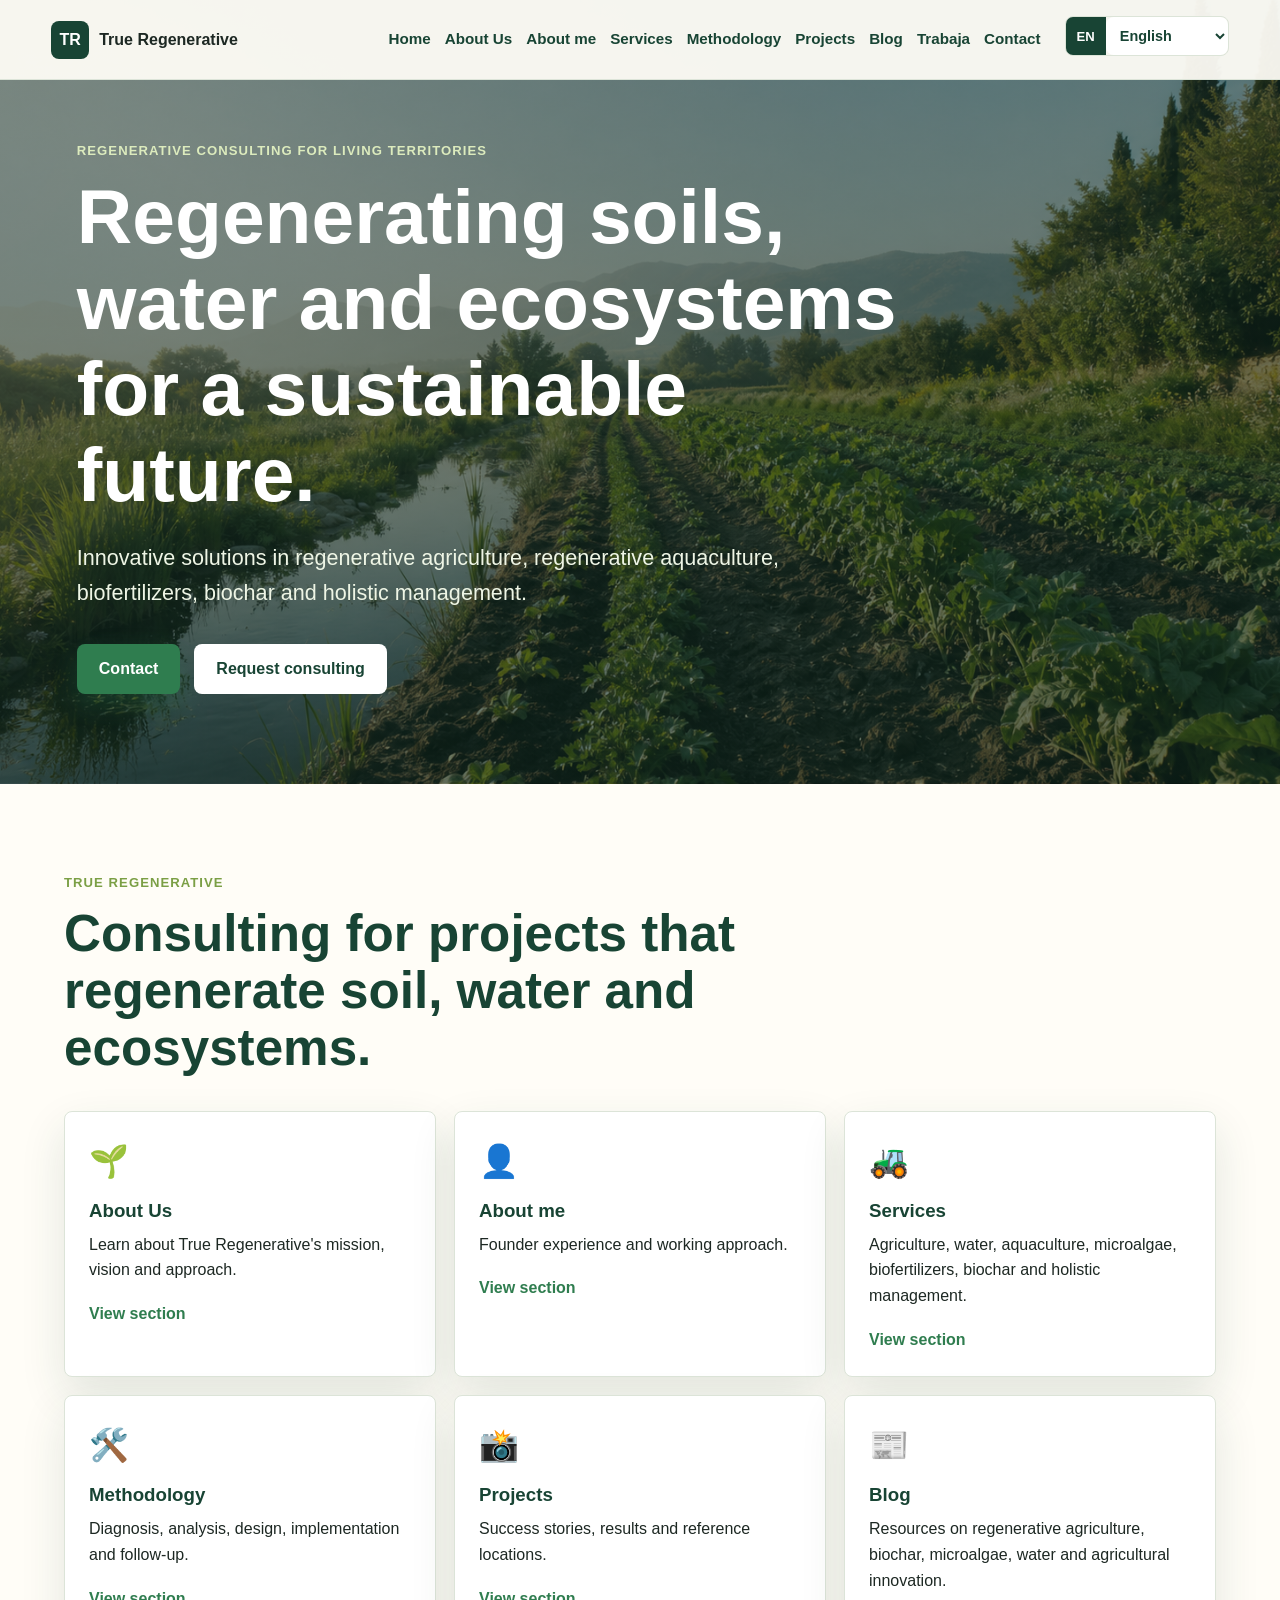
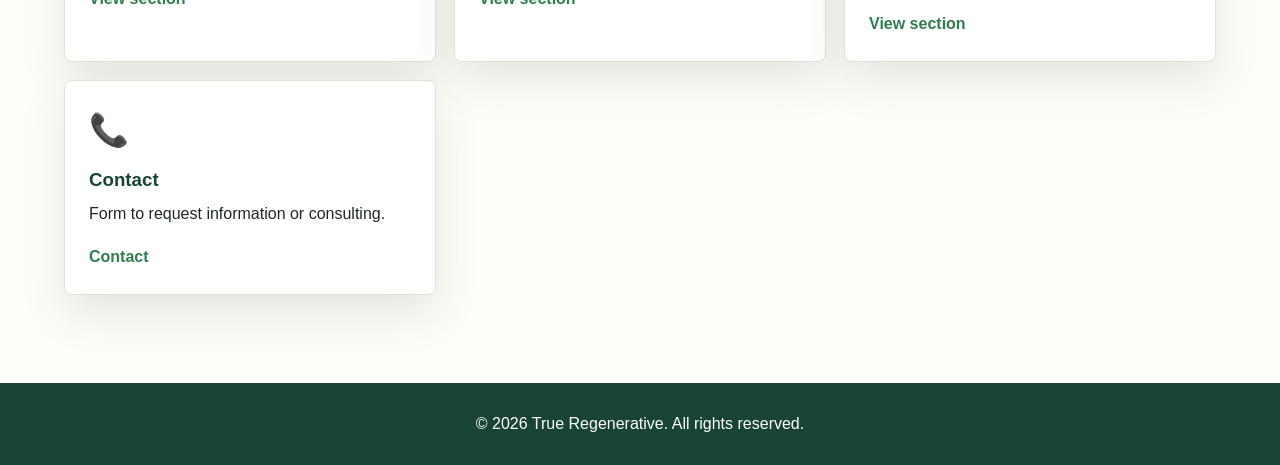
==== commit cb5bc17b: "cambios realizados en la rama main" ====
--- a/index.html
+++ b/index.html
@@ -22,6 +22,7 @@
             <a href="metodologia.html">Metodología</a>
             <a href="proyectos.html">Proyectos</a>
             <a href="blog.html">Blog</a>
+            <a href="trabaja-con-nosotros.html">Trabaja</a>
             <a href="contacto.html">Contacto</a>
         </nav>
     </header>
--- a/css/styles.css
+++ b/css/styles.css
@@ -111,23 +111,33 @@
     overflow: hidden;
 }
 
-.language-switcher button {
+.language-switcher span {
+    align-items: center;
+    background: var(--forest);
+    color: #fff;
+    display: inline-flex;
+    font-size: 0.82rem;
+    font-weight: 900;
+    min-height: 38px;
+    padding: 0 11px;
+}
+
+.language-switcher select {
     background: #fff;
     border: 0;
     color: var(--forest);
     cursor: pointer;
+    font: inherit;
+    font-size: 0.9rem;
     font-weight: 900;
     min-height: 38px;
+    min-width: 122px;
     padding: 0 10px;
 }
 
-.language-switcher button + button {
-    border-left: 1px solid var(--line);
-}
-
-.language-switcher button.active {
-    background: var(--forest);
-    color: #fff;
+.language-switcher select:focus {
+    box-shadow: none;
+    outline: 0;
 }
 
 .hero {
@@ -608,6 +618,370 @@
     background: #b64235;
 }
 
+.trabaja-nosotros{
+
+    max-width:900px;
+    margin:auto;
+    padding:80px 20px;
+
+}
+
+.trabaja-nosotros h1,
+.trabaja-nosotros h2{
+
+    text-align:center;
+    font-size:2.3rem;
+    color:#2E7D32;
+
+}
+
+.trabaja-nosotros p{
+
+    text-align:center;
+    color:#666;
+    margin-bottom:40px;
+
+}
+
+.trabaja-nosotros form{
+
+    background:#fff;
+    padding:35px;
+    border-radius:15px;
+    box-shadow:0 10px 30px rgba(0,0,0,.08);
+
+}
+
+.grupo{
+
+    margin-bottom:20px;
+
+}
+
+.grupo label{
+
+    display:block;
+    margin-bottom:8px;
+    font-weight:600;
+
+}
+
+.grupo input,
+.grupo select,
+.grupo textarea{
+
+    width:100%;
+    padding:14px;
+    border:1px solid #ddd;
+    border-radius:8px;
+    font-size:16px;
+
+}
+
+.grupo textarea{
+
+    resize:vertical;
+
+}
+
+.trabaja-nosotros button{
+
+    width:100%;
+    padding:16px;
+    border:none;
+    border-radius:10px;
+    background:#2E7D32;
+    color:white;
+    font-size:18px;
+    cursor:pointer;
+
+}
+
+.trabaja-nosotros button:hover{
+
+    background:#256428;
+
+}
+
+.benefits{
+
+    padding:100px 8%;
+    background:#F7F5EF;
+
+}
+
+.benefits-header{
+
+    text-align:center;
+    max-width:850px;
+    margin:0 auto 70px;
+
+}
+
+.section-tag{
+
+    color:#6A9E3A;
+    font-weight:700;
+    letter-spacing:3px;
+    text-transform:uppercase;
+
+}
+
+.benefits-header h2{
+
+    font-size:48px;
+    color:#184D3A;
+    margin:18px 0;
+
+}
+
+.benefits-header p{
+
+    color:#666;
+    font-size:18px;
+    line-height:1.7;
+
+}
+
+/* GRID */
+
+.benefits-grid{
+
+    display:grid;
+    grid-template-columns:repeat(3,1fr);
+    gap:30px;
+
+}
+
+/* TARJETA */
+
+.benefit-card{
+
+    background:#fff;
+
+    padding:35px;
+
+    border-radius:20px;
+
+    text-align:center;
+
+    box-shadow:0 8px 30px rgba(0,0,0,.08);
+
+    transition:.35s;
+
+    border-top:5px solid #2E7D32;
+
+}
+
+.benefit-card:hover{
+
+    transform:translateY(-10px);
+
+    box-shadow:0 18px 40px rgba(0,0,0,.15);
+
+}
+
+/* ICONO */
+
+.benefit-icon{
+
+    width:80px;
+    height:80px;
+
+    margin:auto;
+
+    border-radius:50%;
+
+    background:#EAF4E5;
+
+    display:flex;
+
+    justify-content:center;
+
+    align-items:center;
+
+    font-size:38px;
+
+    margin-bottom:20px;
+
+    transition:.3s;
+
+}
+
+.benefit-card:hover .benefit-icon{
+
+    background:#2E7D32;
+
+    transform:rotate(10deg) scale(1.08);
+
+}
+
+/* TITULO */
+
+.benefit-card h3{
+
+    font-size:28px;
+
+    color:#184D3A;
+
+    margin-bottom:18px;
+
+}
+
+/* TEXTO */
+
+.benefit-card p{
+
+    color:#555;
+
+    line-height:1.8;
+
+    font-size:16px;
+
+}
+
+.faq-section{
+
+    padding:100px 8%;
+    background:#F7F5EF;
+
+}
+
+.faq-header{
+
+    text-align:center;
+    max-width:800px;
+    margin:auto auto 60px;
+
+}
+
+.faq-header .eyebrow{
+
+    color:#6A9E3A;
+    font-weight:700;
+    text-transform:uppercase;
+    letter-spacing:2px;
+
+}
+
+.faq-header h2{
+
+    font-size:48px;
+    color:#184D3A;
+    margin:15px 0;
+
+}
+
+.faq-header p{
+
+    color:#666;
+    line-height:1.8;
+
+}
+
+.faq{
+
+    max-width:900px;
+    margin:auto;
+
+}
+
+.faq-item{
+
+    background:white;
+
+    border-radius:15px;
+
+    margin-bottom:18px;
+
+    overflow:hidden;
+
+    box-shadow:0 10px 25px rgba(0,0,0,.08);
+
+}
+
+.faq-question{
+
+    width:100%;
+
+    border:none;
+
+    background:white;
+
+    padding:22px 30px;
+
+    display:flex;
+
+    justify-content:space-between;
+
+    align-items:center;
+
+    cursor:pointer;
+
+    font-size:20px;
+
+    font-weight:600;
+
+    color:#184D3A;
+
+}
+
+.faq-question span{
+
+    font-size:32px;
+
+    color:#2E7D32;
+
+    transition:.3s;
+
+}
+
+.faq-answer{
+
+    max-height:0;
+
+    overflow:hidden;
+
+    transition:max-height .4s ease;
+
+    padding:0 30px;
+
+}
+
+.faq-answer p{
+
+    color:#666;
+
+    line-height:1.8;
+
+    padding-bottom:25px;
+
+}
+
+.faq-item.active .faq-answer{
+
+    max-height:300px;
+
+}
+
+.faq-question:hover{
+
+    background:#F4F8F2;
+
+}
+
+/* RESPONSIVE */
+
+@media(max-width:1100px){
+
+    .benefits-grid{
+
+        grid-template-columns:repeat(2,1fr);
+
+    }
+
+}
+
 @media (max-width: 1040px) {
     .services-grid,
     .benefits-grid {
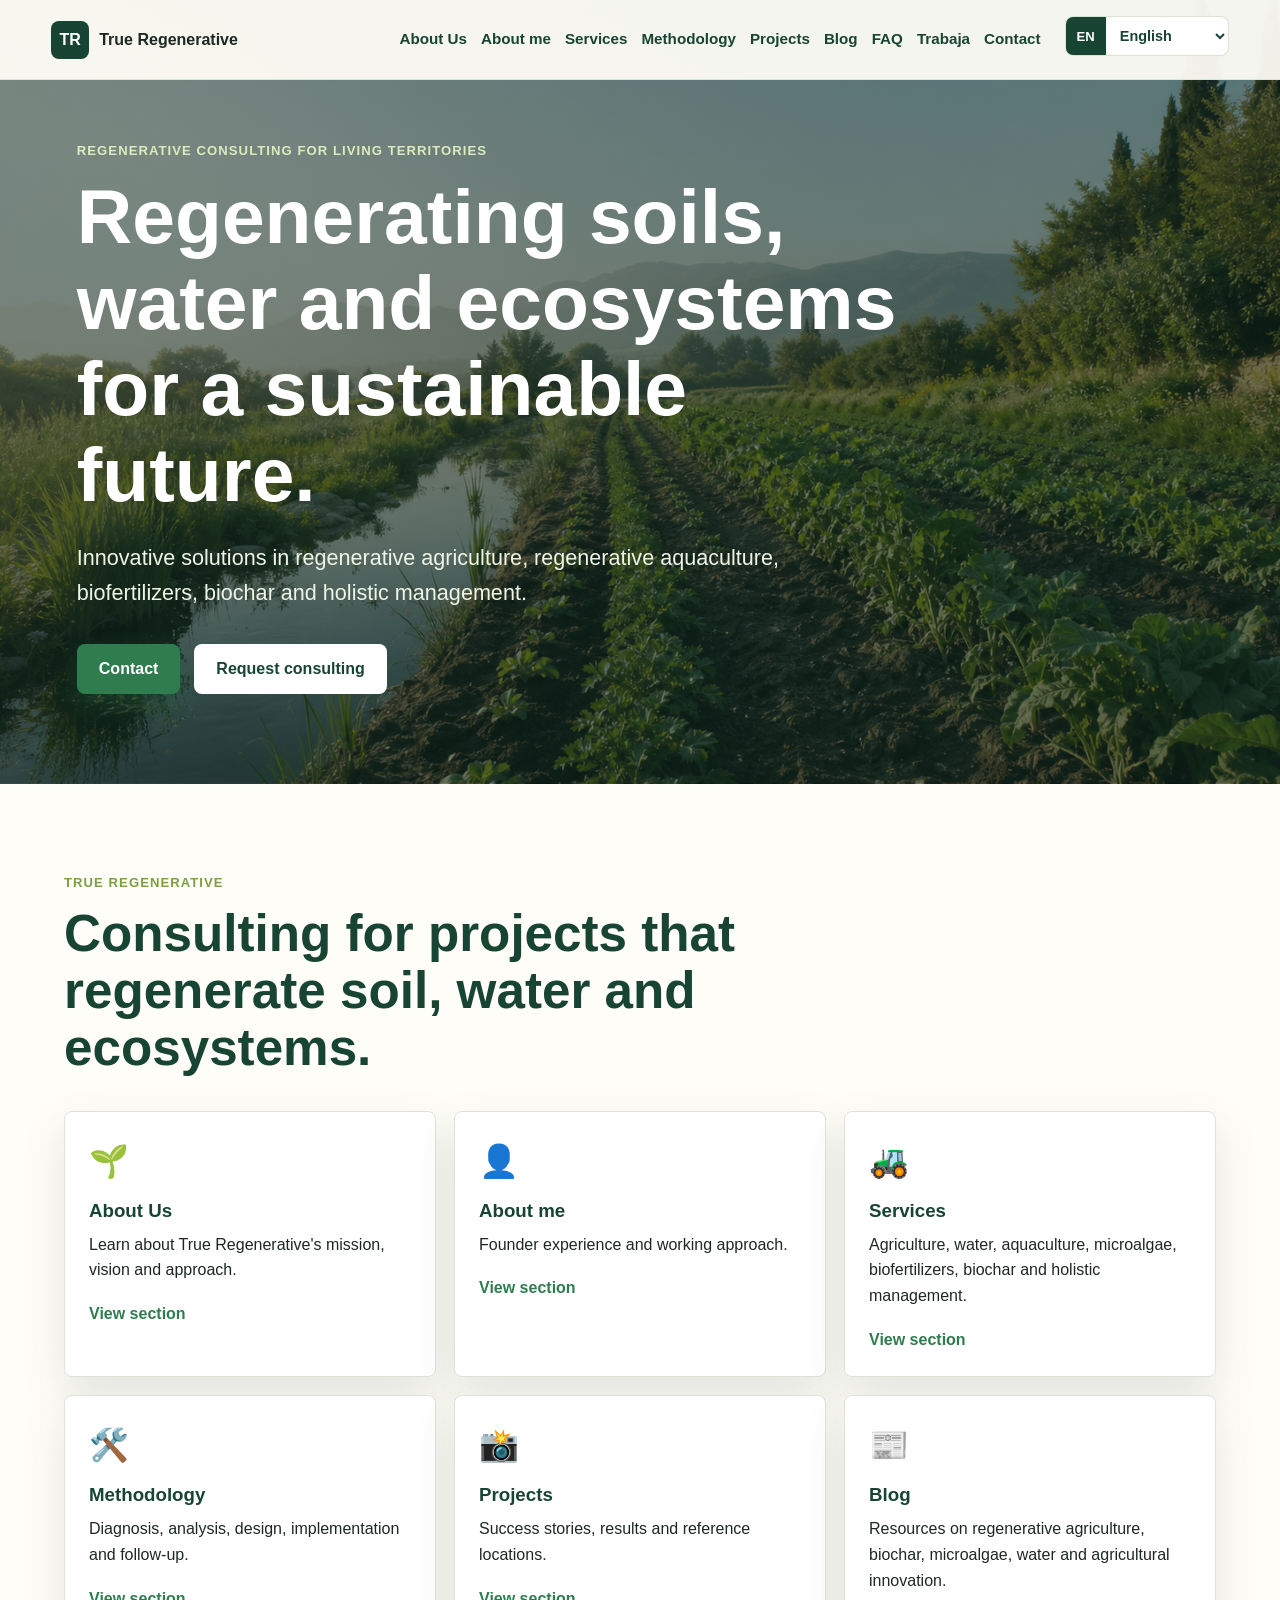
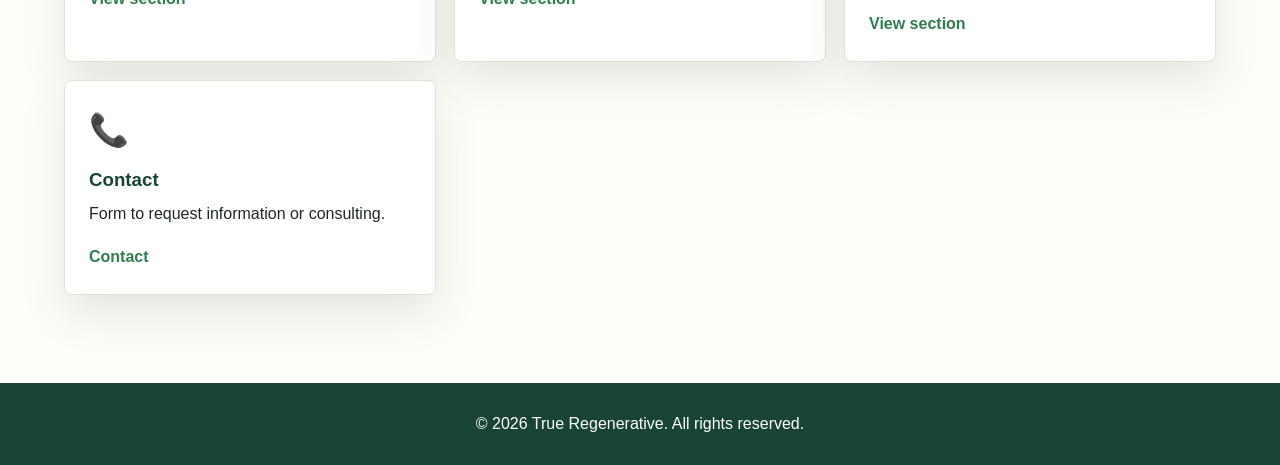
==== commit 0b97ea68: "rutas cambiadas" ====
--- a/index.html
+++ b/index.html
@@ -15,13 +15,13 @@
         </a>
         <button class="menu-toggle" type="button" aria-label="Abrir menú" aria-expanded="false">☰</button>
         <nav class="main-nav" aria-label="Menú principal">
-            <a href="index.html">Inicio</a>
             <a href="sobre-nosotros.html">Sobre Nosotros</a>
             <a href="quien-soy.html">Quién soy</a>
             <a href="servicios.html">Servicios</a>
             <a href="metodologia.html">Metodología</a>
             <a href="proyectos.html">Proyectos</a>
             <a href="blog.html">Blog</a>
+            <a href="preguntas.html">FAQ</a>
             <a href="trabaja-con-nosotros.html">Trabaja</a>
             <a href="contacto.html">Contacto</a>
         </nav>
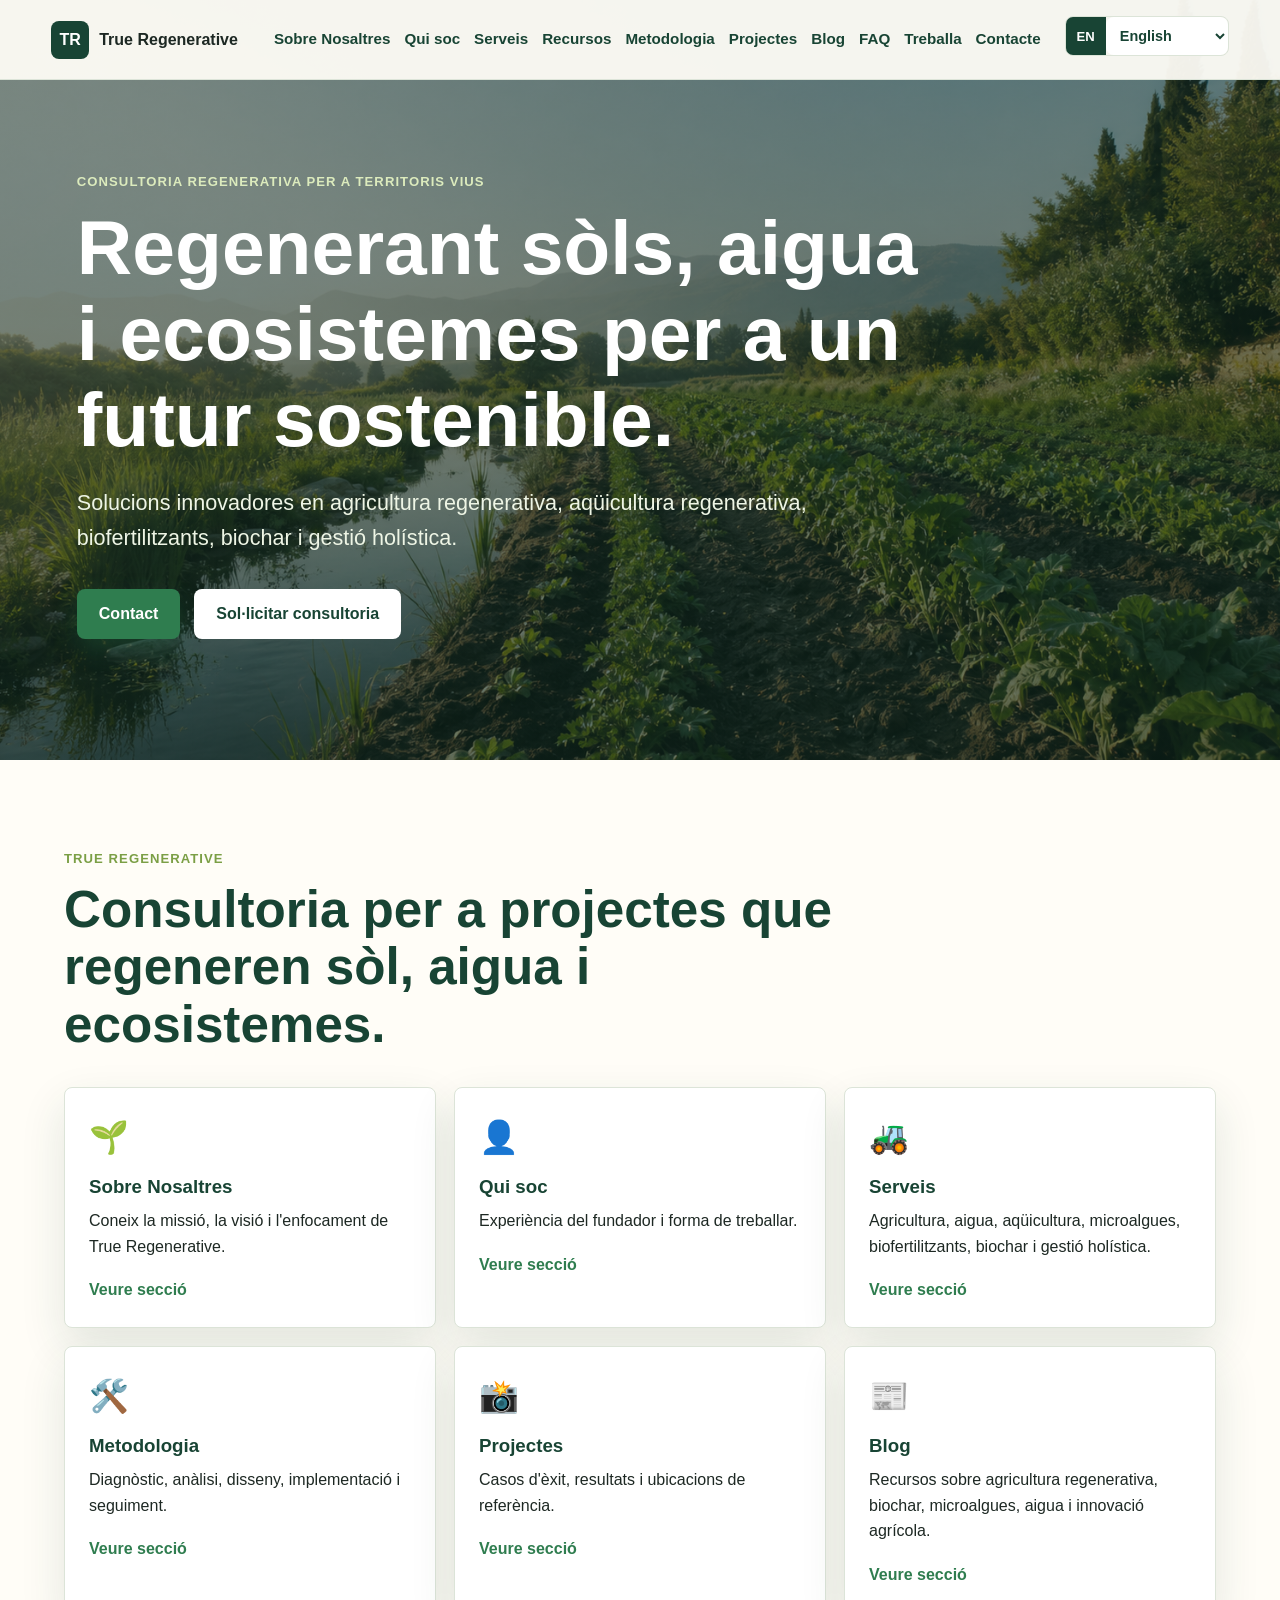
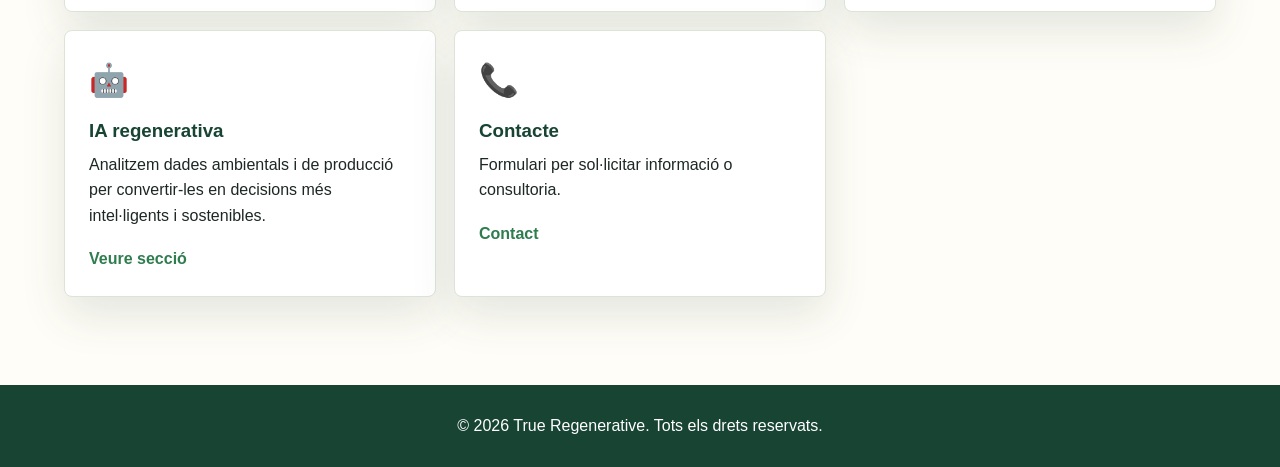
==== commit 5cb4ef06: "cambios realizados" ====
--- a/index.html
+++ b/index.html
@@ -1,10 +1,10 @@
 <!DOCTYPE html>
-<html lang="es">
+<html lang="ca">
 <head>
     <meta charset="UTF-8">
     <meta name="viewport" content="width=device-width, initial-scale=1.0">
-    <meta name="description" content="True Regenerative ofrece consultoría en agricultura regenerativa, acuicultura regenerativa, biofertilizantes, biochar, microalgas, agua y gestión holística.">
-    <title>True Regenerative | Agricultura y ecosistemas regenerativos</title>
+    <meta name="description" content="True Regenerative ofereix consultoria en agricultura regenerativa, aqüicultura regenerativa, biofertilitzants, biochar, microalgues, aigua i gestió holística.">
+    <title>True Regenerative | Agricultura i ecosistemes regeneratius</title>
     <link rel="stylesheet" href="css/styles.css">
 </head>
 <body>
@@ -13,29 +13,30 @@
             <span class="brand-mark">TR</span>
             <span>True Regenerative</span>
         </a>
-        <button class="menu-toggle" type="button" aria-label="Abrir menú" aria-expanded="false">☰</button>
+        <button class="menu-toggle" type="button" aria-label="Obrir menú" aria-expanded="false">☰</button>
         <nav class="main-nav" aria-label="Menú principal">
-            <a href="sobre-nosotros.html">Sobre Nosotros</a>
-            <a href="quien-soy.html">Quién soy</a>
-            <a href="servicios.html">Servicios</a>
-            <a href="metodologia.html">Metodología</a>
-            <a href="proyectos.html">Proyectos</a>
+            <a href="sobre-nosotros.html">Sobre Nosaltres</a>
+            <a href="quien-soy.html">Qui soc</a>
+            <a href="servicios.html">Serveis</a>
+             <a href="recursos.html">Recursos</a>
+            <a href="metodologia.html">Metodologia</a>
+            <a href="proyectos.html">Projectes</a>
             <a href="blog.html">Blog</a>
             <a href="preguntas.html">FAQ</a>
-            <a href="trabaja-con-nosotros.html">Trabaja</a>
-            <a href="contacto.html">Contacto</a>
+            <a href="trabaja-con-nosotros.html">Treballa</a>
+            <a href="contacto.html">Contacte</a>
         </nav>
     </header>
 
     <main>
         <section id="inicio" class="hero">
             <div class="hero-content">
-                <p class="eyebrow">Consultoría regenerativa para territorios vivos</p>
-                <h1>Regenerando suelos, agua y ecosistemas para un futuro sostenible.</h1>
-                <p class="hero-subtitle">Soluciones innovadoras en agricultura regenerativa, acuicultura regenerativa, biofertilizantes, biochar y gestión holística.</p>
+                <p class="eyebrow">Consultoria regenerativa per a territoris vius</p>
+                <h1>Regenerant sòls, aigua i ecosistemes per a un futur sostenible.</h1>
+                <p class="hero-subtitle">Solucions innovadores en agricultura regenerativa, aqüicultura regenerativa, biofertilitzants, biochar i gestió holística.</p>
                 <div class="hero-actions">
                     <a class="button primary" href="contacto.html">Contactar</a>
-                    <a class="button secondary" href="contacto.html#consultoria">Solicitar consultoría</a>
+                    <a class="button secondary" href="contacto.html#consultoria">Sol·licitar consultoria</a>
                 </div>
             </div>
         </section>
@@ -43,49 +44,55 @@
         <section class="section intro-links">
             <div class="section-heading">
                 <p class="eyebrow">True Regenerative</p>
-                <h2>Consultoría para proyectos que regeneran suelo, agua y ecosistemas.</h2>
+                <h2>Consultoria per a projectes que regeneren sòl, aigua i ecosistemes.</h2>
             </div>
             <div class="services-grid">
                 <article class="service-card">
                     <span class="icon">🌱</span>
-                    <h3>Sobre Nosotros</h3>
-                    <p>Conoce la misión, visión y enfoque de True Regenerative.</p>
-                    <a class="text-link" href="sobre-nosotros.html">Ver sección</a>
+                    <h3>Sobre Nosaltres</h3>
+                    <p>Coneix la missió, la visió i l'enfocament de True Regenerative.</p>
+                    <a class="text-link" href="sobre-nosotros.html">Veure secció</a>
                 </article>
                 <article class="service-card">
                     <span class="icon">👤</span>
-                    <h3>Quién soy</h3>
-                    <p>Experiencia del fundador y forma de trabajar.</p>
-                    <a class="text-link" href="quien-soy.html">Ver sección</a>
+                    <h3>Qui soc</h3>
+                    <p>Experiència del fundador i forma de treballar.</p>
+                    <a class="text-link" href="quien-soy.html">Veure secció</a>
                 </article>
                 <article class="service-card">
                     <span class="icon">🚜</span>
-                    <h3>Servicios</h3>
-                    <p>Agricultura, agua, acuicultura, microalgas, biofertilizantes, biochar y gestión holística.</p>
-                    <a class="text-link" href="servicios.html">Ver sección</a>
+                    <h3>Serveis</h3>
+                    <p>Agricultura, aigua, aqüicultura, microalgues, biofertilitzants, biochar i gestió holística.</p>
+                    <a class="text-link" href="servicios.html">Veure secció</a>
                 </article>
                 <article class="service-card">
                     <span class="icon">🛠️</span>
-                    <h3>Metodología</h3>
-                    <p>Diagnóstico, análisis, diseño, implementación y seguimiento.</p>
-                    <a class="text-link" href="metodologia.html">Ver sección</a>
+                    <h3>Metodologia</h3>
+                    <p>Diagnòstic, anàlisi, disseny, implementació i seguiment.</p>
+                    <a class="text-link" href="metodologia.html">Veure secció</a>
                 </article>
                 <article class="service-card">
                     <span class="icon">📸</span>
-                    <h3>Proyectos</h3>
-                    <p>Casos de éxito, resultados y ubicaciones de referencia.</p>
-                    <a class="text-link" href="proyectos.html">Ver sección</a>
+                    <h3>Projectes</h3>
+                    <p>Casos d'èxit, resultats i ubicacions de referència.</p>
+                    <a class="text-link" href="proyectos.html">Veure secció</a>
                 </article>
                 <article class="service-card">
                     <span class="icon">📰</span>
                     <h3>Blog</h3>
-                    <p>Recursos sobre agricultura regenerativa, biochar, microalgas, agua e innovación agrícola.</p>
-                    <a class="text-link" href="blog.html">Ver sección</a>
+                    <p>Recursos sobre agricultura regenerativa, biochar, microalgues, aigua i innovació agrícola.</p>
+                    <a class="text-link" href="blog.html">Veure secció</a>
+                </article>
+                <article class="service-card">
+                    <span class="icon">🤖</span>
+                    <h3>IA regenerativa</h3>
+                    <p>Analitzem dades ambientals i de producció per convertir-les en decisions més intel·ligents i sostenibles.</p>
+                    <a class="text-link" href="servicios.html">Veure secció</a>
                 </article>
                 <article class="service-card">
                     <span class="icon">📞</span>
-                    <h3>Contacto</h3>
-                    <p>Formulario para solicitar información o consultoría.</p>
+                    <h3>Contacte</h3>
+                    <p>Formulari per sol·licitar informació o consultoria.</p>
                     <a class="text-link" href="contacto.html">Contactar</a>
                 </article>
             </div>
@@ -93,7 +100,7 @@
     </main>
 
     <footer class="site-footer">
-        <p>&copy; 2026 True Regenerative. Todos los derechos reservados.</p>
+        <p>&copy; 2026 True Regenerative. Tots els drets reservats.</p>
     </footer>
 
     <script src="js/main.js"></script>
--- a/css/styles.css
+++ b/css/styles.css
@@ -333,6 +333,22 @@
     margin-top: 14px;
 }
 
+.expertise-list {
+    display: grid;
+    gap: 10px;
+    list-style: none;
+    margin: 16px 0 20px;
+}
+
+.expertise-list li {
+    background: #fff;
+    border-left: 4px solid var(--leaf);
+    border-radius: 8px;
+    color: var(--ink);
+    font-weight: 700;
+    padding: 12px 14px;
+}
+
 .founder-card > div:last-child {
     padding: 24px;
 }
@@ -349,10 +365,131 @@
     background: var(--sand);
 }
 
+.method-hero {
+    display: grid;
+    gap: 24px;
+    grid-template-columns: minmax(0, 1.2fr) minmax(280px, 0.8fr);
+    align-items: start;
+    margin-bottom: 28px;
+}
+
+.method-intro {
+    font-size: 1.08rem;
+    line-height: 1.8;
+    max-width: 720px;
+    color: var(--ink);
+}
+
+.method-highlight {
+    background: linear-gradient(135deg, var(--forest), #2f7d4f);
+    color: #fff;
+    border-radius: 12px;
+    padding: 24px;
+    box-shadow: var(--shadow);
+}
+
+.method-highlight h2 {
+    color: #fff;
+    font-size: 1.45rem;
+    margin-bottom: 14px;
+}
+
+.method-points {
+    display: grid;
+    gap: 10px;
+    list-style: none;
+    margin: 0 0 18px;
+    padding: 0;
+}
+
+.method-points li {
+    background: rgba(255,255,255,0.14);
+    border-radius: 8px;
+    padding: 10px 12px;
+    font-weight: 700;
+}
+
+.method-callout {
+    background: #fff;
+    border-left: 5px solid var(--leaf);
+    border-radius: 8px;
+    box-shadow: var(--shadow);
+    margin-bottom: 22px;
+    padding: 18px 22px;
+}
+
+.method-callout p {
+    margin: 0;
+    font-size: 1.02rem;
+    line-height: 1.7;
+}
+
 .services-grid {
     display: grid;
     gap: 18px;
     grid-template-columns: repeat(3, minmax(0, 1fr));
+}
+
+.resources-section {
+    background: var(--sand);
+}
+
+.resources-grid {
+    display: grid;
+    gap: 18px;
+    grid-template-columns: repeat(3, minmax(0, 1fr));
+    margin-bottom: 24px;
+}
+
+.resource-card {
+    background: #fff;
+    border: 1px solid var(--line);
+    border-radius: 8px;
+    box-shadow: var(--shadow);
+    padding: 24px;
+}
+
+.resource-tag {
+    color: var(--leaf);
+    font-size: 0.82rem;
+    font-weight: 800;
+    letter-spacing: 0.08em;
+    margin-bottom: 10px;
+    text-transform: uppercase;
+}
+
+.resource-list {
+    display: grid;
+    gap: 8px;
+    list-style: none;
+    margin: 14px 0 0;
+    padding: 0;
+}
+
+.resource-list li {
+    color: var(--ink);
+    padding-left: 16px;
+    position: relative;
+}
+
+.resource-list li::before {
+    color: var(--leaf);
+    content: "•";
+    left: 0;
+    position: absolute;
+}
+
+.resource-panel {
+    background: linear-gradient(135deg, var(--forest), #2f7d4f);
+    border-radius: 12px;
+    box-shadow: var(--shadow);
+    color: #fff;
+    padding: 24px;
+}
+
+.resource-panel h2 {
+    color: #fff;
+    margin-bottom: 10px;
 }
 
 .service-card {
@@ -1054,6 +1191,7 @@
     .services-grid,
     .benefits-grid,
     .blog-grid,
+    .resources-grid,
     .contact-form {
         grid-template-columns: 1fr;
     }
@@ -1064,6 +1202,10 @@
         grid-column: auto;
     }
 
+    .method-hero {
+        grid-template-columns: 1fr;
+    }
+
     .timeline li {
         grid-template-columns: 1fr;
     }
